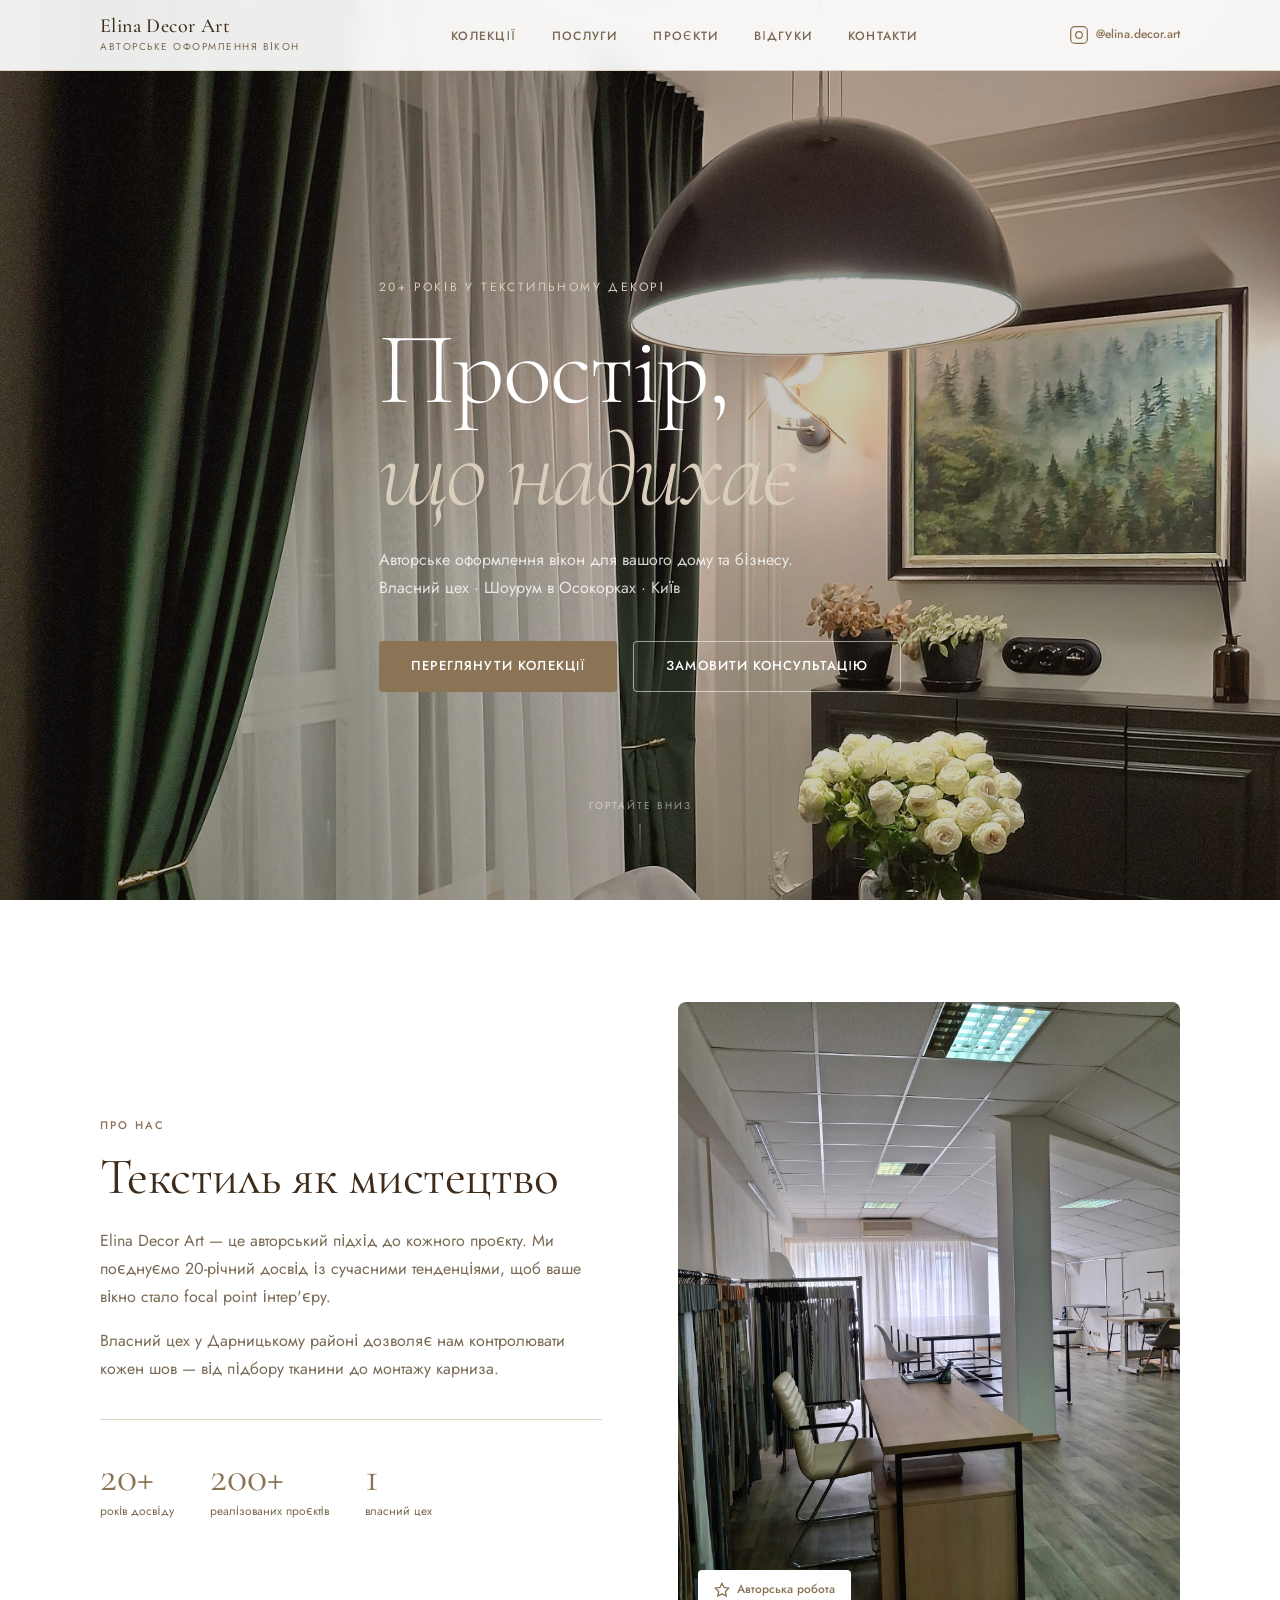
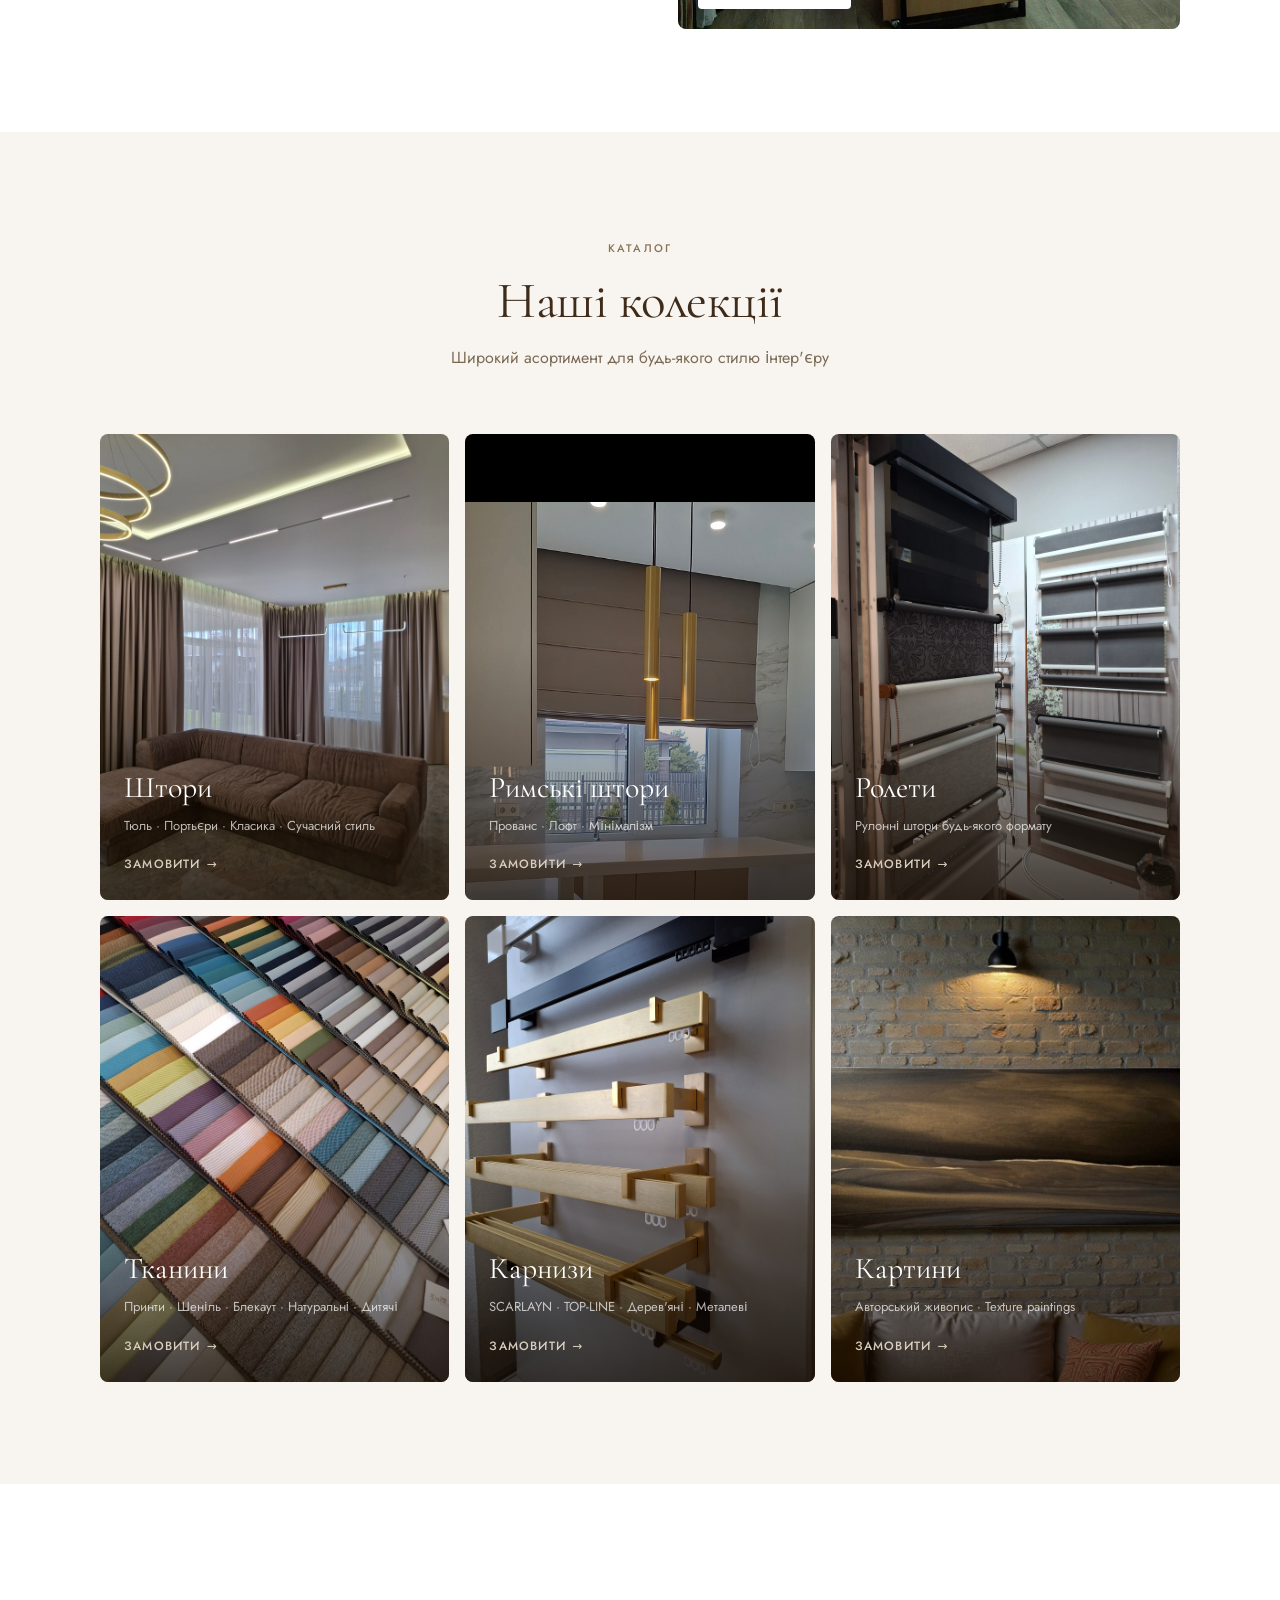
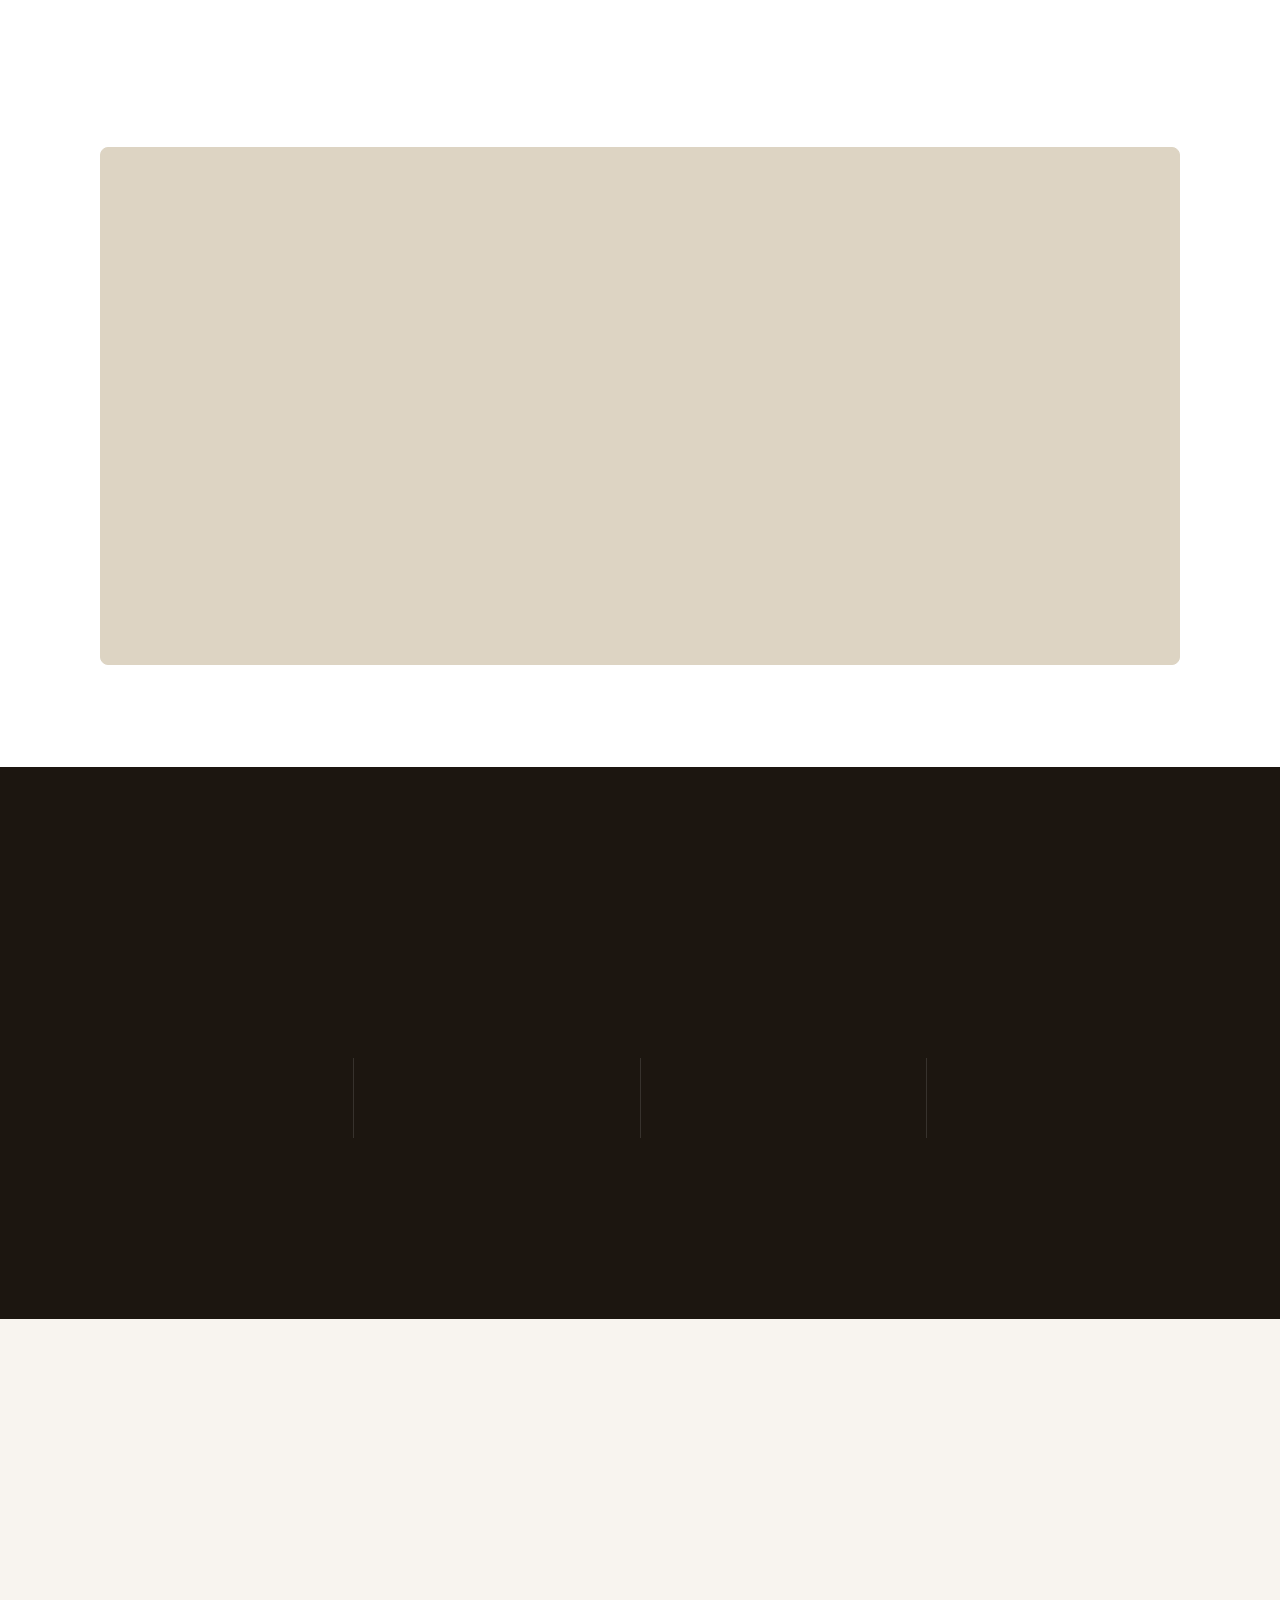
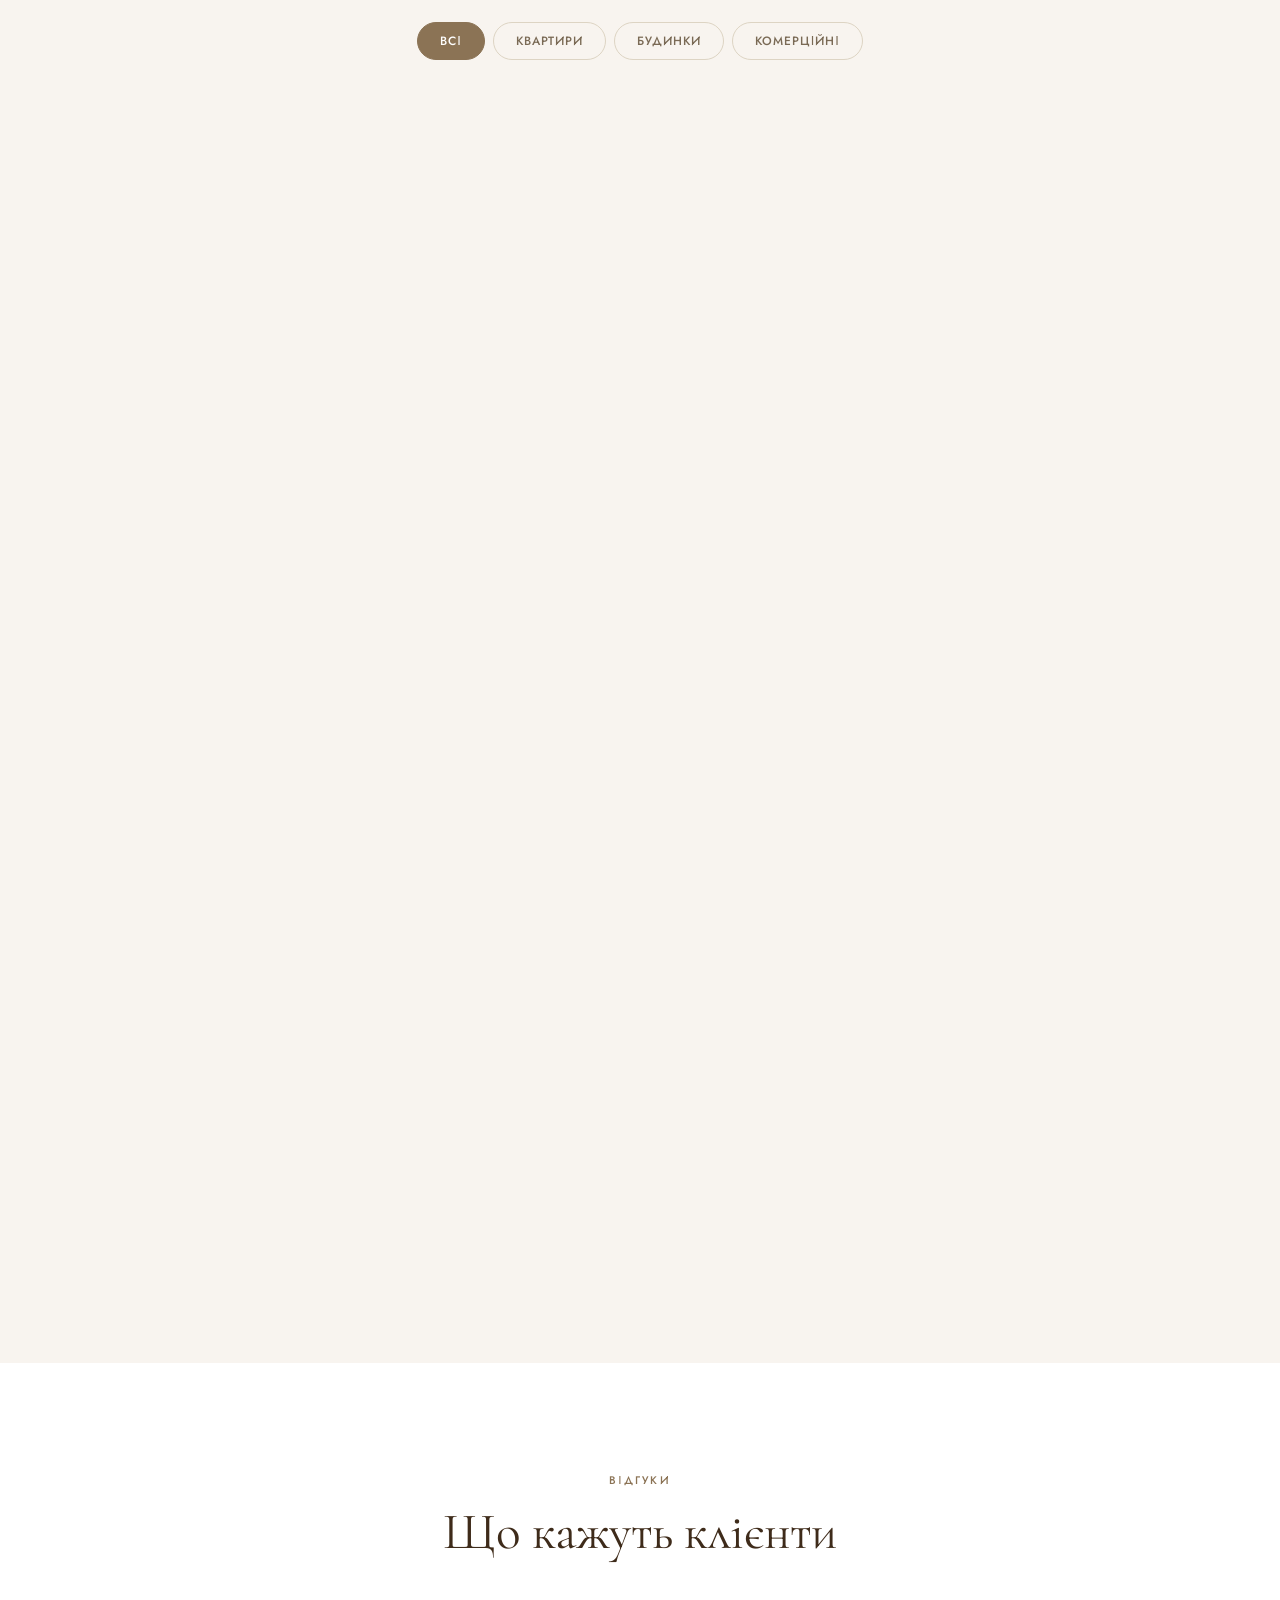
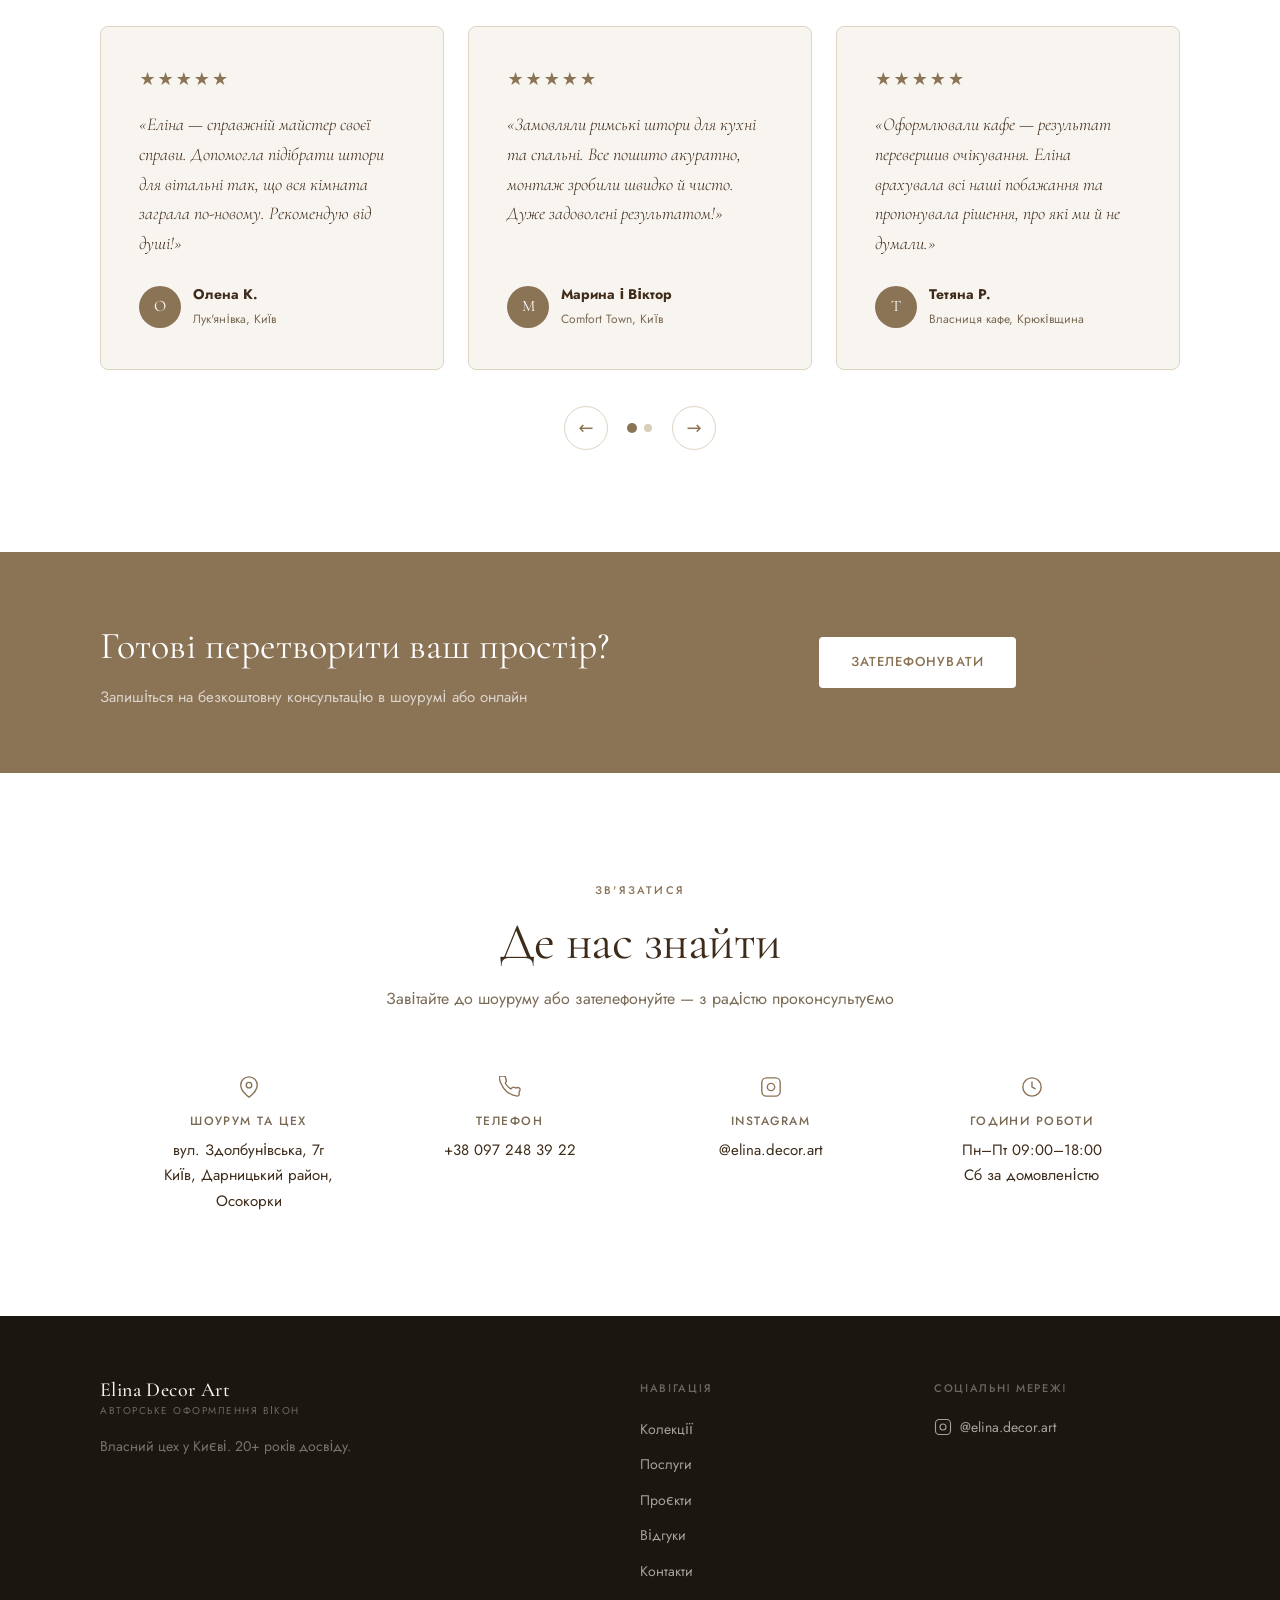
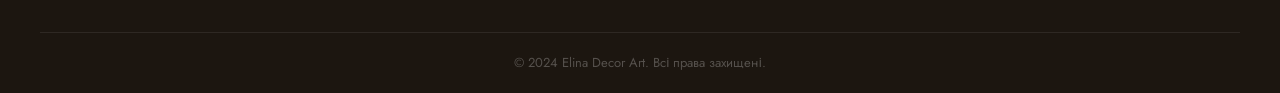
==== v1/index.html @ 17fc105e "release: promote v2 to production, add custom domain infrastructure - v2 (Swiss editorial) is now th" ====
<!DOCTYPE html>
<html lang="uk">
<head>
  <meta charset="UTF-8" />
  <meta name="viewport" content="width=device-width, initial-scale=1.0" />
  <title>Elina Decor Art — Авторське оформлення вікон у Києві</title>
  <meta name="description" content="Авторське оформлення вікон. 20+ років досвіду. Карнизи, тканини, аксесуари, ролети. Власний цех у Києві, Осокорки." />
  <meta name="keywords" content="штори Київ, карнизи, ролети, тканини, оформлення вікон, пошив штор, римські штори" />
  <link rel="preconnect" href="https://fonts.googleapis.com" />
  <link rel="preconnect" href="https://fonts.gstatic.com" crossorigin />
  <link href="https://fonts.googleapis.com/css2?family=Cormorant+Garamond:ital,wght@0,300;0,400;0,500;0,600;1,300;1,400&family=Jost:wght@300;400;500&display=swap" rel="stylesheet" />
  <link rel="stylesheet" href="style.css" />
</head>
<body>

<!-- ─── HEADER ─── -->
<header class="header" id="header">
  <div class="header__inner container">
    <a href="#" class="logo">
      <span class="logo__name">Elina Decor Art</span>
      <span class="logo__tagline">Авторське оформлення вікон</span>
    </a>
    <nav class="nav" id="nav">
      <ul class="nav__list">
        <li><a href="#categories" class="nav__link">Колекції</a></li>
        <li><a href="#services" class="nav__link">Послуги</a></li>
        <li><a href="#projects" class="nav__link">Проєкти</a></li>
        <li><a href="#reviews" class="nav__link">Відгуки</a></li>
        <li><a href="#contact" class="nav__link">Контакти</a></li>
      </ul>
    </nav>
    <a href="https://www.instagram.com/elina.decor.art" target="_blank" rel="noopener" class="header__instagram">
      <svg width="20" height="20" viewBox="0 0 24 24" fill="none" stroke="currentColor" stroke-width="1.5"><rect x="2" y="2" width="20" height="20" rx="5"/><circle cx="12" cy="12" r="4"/><circle cx="17.5" cy="6.5" r="0.5" fill="currentColor" stroke="none"/></svg>
      @elina.decor.art
    </a>
    <button class="burger" id="burger" aria-label="Меню">
      <span></span><span></span><span></span>
    </button>
  </div>
</header>

<!-- ─── HERO ─── -->
<section class="hero" id="hero">
  <div class="hero__bg">
    <div class="hero__overlay"></div>
    <img src="../hero.jpg" alt="Елегантні штори" class="hero__img" id="heroImg" onerror="this.style.display='none'" />
  </div>
  <div class="hero__content container">
    <p class="hero__eyebrow">20+ років у текстильному декорі</p>
    <h1 class="hero__title">Простір,<br /><em>що надихає</em></h1>
    <p class="hero__sub">Авторське оформлення вікон для вашого дому та бізнесу.<br />Власний цех · Шоурум в Осокорках · Київ</p>
    <div class="hero__actions">
      <a href="#categories" class="btn btn--primary">Переглянути колекції</a>
      <a href="#contact" class="btn btn--ghost">Замовити консультацію</a>
    </div>
  </div>
  <div class="hero__scroll-hint">
    <span>Гортайте вниз</span>
    <div class="hero__scroll-line"></div>
  </div>
</section>

<!-- ─── INTRO ─── -->
<section class="intro section">
  <div class="container intro__grid">
    <div class="intro__text">
      <span class="label">Про нас</span>
      <h2 class="h2">Текстиль як мистецтво</h2>
      <p>Elina Decor Art — це авторський підхід до кожного проєкту. Ми поєднуємо 20-річний досвід із сучасними тенденціями, щоб ваше вікно стало focal point інтер'єру.</p>
      <p>Власний цех у Дарницькому районі дозволяє нам контролювати кожен шов — від підбору тканини до монтажу карниза.</p>
      <ul class="intro__facts">
        <li><strong>20+</strong><span>років досвіду</span></li>
        <li><strong>200+</strong><span>реалізованих проєктів</span></li>
        <li><strong>1</strong><span>власний цех</span></li>
      </ul>
    </div>
    <div class="intro__visual">
      <div class="intro__img-wrap">
        <img src="../about.jpg" alt="Наш шоурум" onerror="this.parentElement.classList.add('img-placeholder')" />
        <div class="intro__badge">
          <svg width="16" height="16" viewBox="0 0 24 24" fill="none" stroke="currentColor" stroke-width="2"><path d="M12 2L15.09 8.26L22 9.27L17 14.14L18.18 21.02L12 17.77L5.82 21.02L7 14.14L2 9.27L8.91 8.26L12 2Z"/></svg>
          Авторська робота
        </div>
      </div>
    </div>
  </div>
</section>

<!-- ─── CATEGORIES ─── -->
<section class="categories section section--sand" id="categories">
  <div class="container">
    <div class="section-header">
      <span class="label">Каталог</span>
      <h2 class="h2">Наші колекції</h2>
      <p class="section-header__sub">Широкий асортимент для будь-якого стилю інтер'єру</p>
    </div>
    <div class="categories__grid">

      <!-- Col 1: tall card (row-span 2) -->
      <article class="cat-card cat-card--large">
        <div class="cat-card__img-wrap">
          <img src="../cat-shtory.jpg" alt="Штори" onerror="this.parentElement.classList.add('img-placeholder')" />
          <div class="cat-card__overlay"></div>
        </div>
        <div class="cat-card__body">
          <h3 class="cat-card__title">Штори</h3>
          <p class="cat-card__sub">Тюль · Портьєри · Класика · Сучасний стиль</p>
          <a href="#contact" class="cat-card__link">Замовити <span>→</span></a>
        </div>
      </article>

      <!-- Col 2 row 1 -->
      <article class="cat-card">
        <div class="cat-card__img-wrap">
          <img src="../cat-roman.jpg" alt="Римські штори" onerror="this.parentElement.classList.add('img-placeholder')" />
          <div class="cat-card__overlay"></div>
        </div>
        <div class="cat-card__body">
          <h3 class="cat-card__title">Римські штори</h3>
          <p class="cat-card__sub">Прованс · Лофт · Мінімалізм</p>
          <a href="#contact" class="cat-card__link">Замовити <span>→</span></a>
        </div>
      </article>

      <!-- Col 3: tall card (row-span 2) -->
      <article class="cat-card cat-card--large-right">
        <div class="cat-card__img-wrap">
          <img src="../cat-rolety.jpg" alt="Ролети" onerror="this.parentElement.classList.add('img-placeholder')" />
          <div class="cat-card__overlay"></div>
        </div>
        <div class="cat-card__body">
          <h3 class="cat-card__title">Ролети</h3>
          <p class="cat-card__sub">Рулонні штори будь-якого формату</p>
          <a href="#contact" class="cat-card__link">Замовити <span>→</span></a>
        </div>
      </article>

      <!-- Col 2 row 2 -->
      <article class="cat-card">
        <div class="cat-card__img-wrap">
          <img src="../cat-fabric.jpg" alt="Тканини" onerror="this.parentElement.classList.add('img-placeholder')" />
          <div class="cat-card__overlay"></div>
        </div>
        <div class="cat-card__body">
          <h3 class="cat-card__title">Тканини</h3>
          <p class="cat-card__sub">Принти · Шеніль · Блекаут · Натуральні · Дитячі</p>
          <a href="#contact" class="cat-card__link">Замовити <span>→</span></a>
        </div>
      </article>

      <!-- Row 3 full width — 2 cards -->
      <article class="cat-card">
        <div class="cat-card__img-wrap">
          <img src="../cat-karnyz.jpg" alt="Карнизи" onerror="this.parentElement.classList.add('img-placeholder')" />
          <div class="cat-card__overlay"></div>
        </div>
        <div class="cat-card__body">
          <h3 class="cat-card__title">Карнизи</h3>
          <p class="cat-card__sub">SCARLAYN · TOP-LINE · Дерев'яні · Металеві</p>
          <a href="#contact" class="cat-card__link">Замовити <span>→</span></a>
        </div>
      </article>

      <article class="cat-card">
        <div class="cat-card__img-wrap">
          <img src="../cat-paintings.jpg" alt="Картини" onerror="this.parentElement.classList.add('img-placeholder')" />
          <div class="cat-card__overlay"></div>
        </div>
        <div class="cat-card__body">
          <h3 class="cat-card__title">Картини</h3>
          <p class="cat-card__sub">Авторський живопис · Texture paintings</p>
          <a href="#contact" class="cat-card__link">Замовити <span>→</span></a>
        </div>
      </article>

    </div>
  </div>
</section>

<!-- ─── SERVICES ─── -->
<section class="services section" id="services">
  <div class="container">
    <div class="section-header">
      <span class="label">Що ми робимо</span>
      <h2 class="h2">Послуги</h2>
    </div>
    <div class="services__grid">
      <div class="service-item">
        <div class="service-item__icon">
          <svg width="28" height="28" viewBox="0 0 24 24" fill="none" stroke="currentColor" stroke-width="1.5"><path d="M3 9l9-7 9 7v11a2 2 0 01-2 2H5a2 2 0 01-2-2z"/><polyline points="9 22 9 12 15 12 15 22"/></svg>
        </div>
        <h3>Текстильне оформлення інтер'єру</h3>
        <p>Квартири, будинки, кафе — комплексне рішення від задуму до реалізації</p>
      </div>
      <div class="service-item">
        <div class="service-item__icon">
          <svg width="28" height="28" viewBox="0 0 24 24" fill="none" stroke="currentColor" stroke-width="1.5"><path d="M14.7 6.3a1 1 0 000 1.4l1.6 1.6a1 1 0 001.4 0l3.77-3.77a6 6 0 01-7.94 7.94l-6.91 6.91a2.12 2.12 0 01-3-3l6.91-6.91a6 6 0 017.94-7.94l-3.76 3.76z"/></svg>
        </div>
        <h3>Пошив штор на власному виробництві</h3>
        <p>Контроль якості на кожному етапі — від кроєння до фінального пресування</p>
      </div>
      <div class="service-item">
        <div class="service-item__icon">
          <svg width="28" height="28" viewBox="0 0 24 24" fill="none" stroke="currentColor" stroke-width="1.5"><line x1="12" y1="2" x2="12" y2="6"/><line x1="12" y1="18" x2="12" y2="22"/><path d="M4.93 4.93l2.83 2.83M16.24 16.24l2.83 2.83M2 12h4M18 12h4M4.93 19.07l2.83-2.83M16.24 7.76l2.83-2.83"/></svg>
        </div>
        <h3>Навішування штор</h3>
        <p>Професійний монтаж карнизів і штор із дотриманням усіх технічних норм</p>
      </div>
      <div class="service-item">
        <div class="service-item__icon">
          <svg width="28" height="28" viewBox="0 0 24 24" fill="none" stroke="currentColor" stroke-width="1.5"><circle cx="12" cy="12" r="10"/><path d="M12 8v4l3 3"/></svg>
        </div>
        <h3>Підбір тканин і аксесуарів</h3>
        <p>Індивідуальна консультація в шоурумі або на об'єкті замовника</p>
      </div>
      <div class="service-item">
        <div class="service-item__icon">
          <svg width="28" height="28" viewBox="0 0 24 24" fill="none" stroke="currentColor" stroke-width="1.5"><rect x="3" y="3" width="18" height="18" rx="2"/><path d="M3 9h18M9 21V9"/></svg>
        </div>
        <h3>Зонування простору текстилем</h3>
        <p>Розумне використання штор і тканин для поділу простору без перегородок</p>
      </div>
      <div class="service-item">
        <div class="service-item__icon">
          <svg width="28" height="28" viewBox="0 0 24 24" fill="none" stroke="currentColor" stroke-width="1.5"><path d="M12 2l3.09 6.26L22 9.27l-5 4.87 1.18 6.88L12 17.77l-6.18 3.25L7 14.14 2 9.27l6.91-1.01L12 2z"/></svg>
        </div>
        <h3>Авторські картини Texture Paintings</h3>
        <p>Унікальні живописні роботи для доповнення інтер'єру</p>
      </div>
    </div>
  </div>
</section>

<!-- ─── PROCESS ─── -->
<section class="process section section--dark">
  <div class="container">
    <div class="section-header section-header--light">
      <span class="label label--light">Як ми працюємо</span>
      <h2 class="h2 h2--light">Від ідеї до результату</h2>
    </div>
    <div class="process__steps">
      <div class="process__step">
        <div class="process__num">01</div>
        <h3>Консультація</h3>
        <p>Обговорюємо ваші побажання, стиль інтер'єру та бюджет — в шоурумі або онлайн</p>
      </div>
      <div class="process__connector"></div>
      <div class="process__step">
        <div class="process__num">02</div>
        <h3>Підбір матеріалів</h3>
        <p>Підбираємо тканини, карнизи та аксесуари з урахуванням вашого стилю</p>
      </div>
      <div class="process__connector"></div>
      <div class="process__step">
        <div class="process__num">03</div>
        <h3>Виробництво</h3>
        <p>Шиємо на власному обладнанні з контролем якості на кожному етапі</p>
      </div>
      <div class="process__connector"></div>
      <div class="process__step">
        <div class="process__num">04</div>
        <h3>Монтаж</h3>
        <p>Встановлюємо карнизи та навішуємо штори — акуратно й точно в строк</p>
      </div>
    </div>
  </div>
</section>

<!-- ─── PROJECTS ─── -->
<section class="projects section section--sand" id="projects">
  <div class="container">
    <div class="section-header">
      <span class="label">Портфоліо</span>
      <h2 class="h2">Реалізовані проєкти</h2>
      <p class="section-header__sub">Кожен проєкт — унікальне рішення для конкретного простору</p>
    </div>
    <div class="projects__filter" id="projectsFilter">
      <button class="filter-btn active" data-filter="all">Всі</button>
      <button class="filter-btn" data-filter="apartment">Квартири</button>
      <button class="filter-btn" data-filter="house">Будинки</button>
      <button class="filter-btn" data-filter="commercial">Комерційні</button>
    </div>
    <div class="projects__grid" id="projectsGrid">

      <article class="project-card" data-category="apartment">
        <div class="project-card__img">
          <img src="../proj-lukyanivka.jpg" alt="Проєкт Лук'янівка" onerror="this.parentElement.classList.add('img-placeholder')" />
          <div class="project-card__hover">
            <span>Переглянути</span>
          </div>
        </div>
        <div class="project-card__info">
          <span class="project-card__tag">Квартира</span>
          <h3>Лук'янівка, Київ</h3>
          <p>Класичний стиль, портьєри з оксамиту</p>
        </div>
      </article>

      <article class="project-card" data-category="apartment">
        <div class="project-card__img">
          <img src="../proj-comfort-town.jpg" alt="Проєкт Comfort Town" onerror="this.parentElement.classList.add('img-placeholder')" />
          <div class="project-card__hover">
            <span>Переглянути</span>
          </div>
        </div>
        <div class="project-card__info">
          <span class="project-card__tag">Квартира</span>
          <h3>Comfort Town, Київ</h3>
          <p>Сучасний мінімалізм, ролети блекаут</p>
        </div>
      </article>

      <article class="project-card" data-category="apartment">
        <div class="project-card__img">
          <img src="../proj-smart.jpg" alt="Смарт-квартира" onerror="this.parentElement.classList.add('img-placeholder')" />
          <div class="project-card__hover">
            <span>Переглянути</span>
          </div>
        </div>
        <div class="project-card__info">
          <span class="project-card__tag">Квартира</span>
          <h3>Смарт-квартира, Київ</h3>
          <p>Зонування текстилем, римські штори</p>
        </div>
      </article>

      <article class="project-card" data-category="house">
        <div class="project-card__img">
          <img src="../proj-myla.jpg" alt="Будинок с. Мила" onerror="this.parentElement.classList.add('img-placeholder')" />
          <div class="project-card__hover">
            <span>Переглянути</span>
          </div>
        </div>
        <div class="project-card__info">
          <span class="project-card__tag">Будинок</span>
          <h3>с. Мила, Київська обл.</h3>
          <p>Приватний будинок, портьєри на підлогу</p>
        </div>
      </article>

      <article class="project-card" data-category="commercial">
        <div class="project-card__img">
          <img src="../proj-cafe.jpg" alt="Кафе Крюківщина" onerror="this.parentElement.classList.add('img-placeholder')" />
          <div class="project-card__hover">
            <span>Переглянути</span>
          </div>
        </div>
        <div class="project-card__info">
          <span class="project-card__tag">Кафе</span>
          <h3>Кафе, Крюківщина</h3>
          <p>Комерційний проєкт, текстиль для зонування</p>
        </div>
      </article>

      <article class="project-card" data-category="house">
        <div class="project-card__img">
          <img src="../proj-irpin.jpg" alt="Ірпінь, прованс" onerror="this.parentElement.classList.add('img-placeholder')" />
          <div class="project-card__hover">
            <span>Переглянути</span>
          </div>
        </div>
        <div class="project-card__info">
          <span class="project-card__tag">Будинок</span>
          <h3>Ірпінь</h3>
          <p>Прованс-стиль, мереживний тюль, тиле-вишивка</p>
        </div>
      </article>

    </div>
  </div>
</section>

<!-- ─── REVIEWS ─── -->
<section class="reviews section" id="reviews">
  <div class="container">
    <div class="section-header">
      <span class="label">Відгуки</span>
      <h2 class="h2">Що кажуть клієнти</h2>
    </div>
    <div class="reviews__track-wrap">
      <div class="reviews__track" id="reviewsTrack">

        <article class="review-card">
          <div class="review-card__stars">★★★★★</div>
          <p class="review-card__text">«Еліна — справжній майстер своєї справи. Допомогла підібрати штори для вітальні так, що вся кімната заграла по-новому. Рекомендую від душі!»</p>
          <div class="review-card__author">
            <div class="review-card__avatar">О</div>
            <div>
              <strong>Олена К.</strong>
              <span>Лук'янівка, Київ</span>
            </div>
          </div>
        </article>

        <article class="review-card">
          <div class="review-card__stars">★★★★★</div>
          <p class="review-card__text">«Замовляли римські штори для кухні та спальні. Все пошито акуратно, монтаж зробили швидко й чисто. Дуже задоволені результатом!»</p>
          <div class="review-card__author">
            <div class="review-card__avatar">М</div>
            <div>
              <strong>Марина і Віктор</strong>
              <span>Comfort Town, Київ</span>
            </div>
          </div>
        </article>

        <article class="review-card">
          <div class="review-card__stars">★★★★★</div>
          <p class="review-card__text">«Оформлювали кафе — результат перевершив очікування. Еліна врахувала всі наші побажання та пропонувала рішення, про які ми й не думали.»</p>
          <div class="review-card__author">
            <div class="review-card__avatar">Т</div>
            <div>
              <strong>Тетяна Р.</strong>
              <span>Власниця кафе, Крюківщина</span>
            </div>
          </div>
        </article>

        <article class="review-card">
          <div class="review-card__stars">★★★★★</div>
          <p class="review-card__text">«В будинку зробили повне оформлення вікон — це було 8 кімнат. Еліна впоралася ідеально, все в строк та у бюджеті. Будемо звертатися ще!»</p>
          <div class="review-card__author">
            <div class="review-card__avatar">С</div>
            <div>
              <strong>Сергій Н.</strong>
              <span>с. Мила, Київська обл.</span>
            </div>
          </div>
        </article>

        <article class="review-card">
          <div class="review-card__stars">★★★★★</div>
          <p class="review-card__text">«Купили в Еліни картину — texture painting. Вона стала справжньою окрасою нашої вітальні. Дуже рекомендую авторські роботи!»</p>
          <div class="review-card__author">
            <div class="review-card__avatar">І</div>
            <div>
              <strong>Інна Д.</strong>
              <span>Київ</span>
            </div>
          </div>
        </article>

      </div>
      <div class="reviews__controls">
        <button class="reviews__btn" id="reviewsPrev" aria-label="Попередній">←</button>
        <div class="reviews__dots" id="reviewsDots"></div>
        <button class="reviews__btn" id="reviewsNext" aria-label="Наступний">→</button>
      </div>
    </div>
  </div>
</section>

<!-- ─── CTA BAND ─── -->
<section class="cta-band">
  <div class="container cta-band__inner">
    <div class="cta-band__text">
      <h2>Готові перетворити ваш простір?</h2>
      <p>Запишіться на безкоштовну консультацію в шоурумі або онлайн</p>
    </div>
    <div class="cta-band__actions">
      <a href="tel:+380972483922" class="btn btn--primary">Зателефонувати</a>
      <a href="https://www.instagram.com/elina.decor.art" target="_blank" rel="noopener" class="btn btn--ghost-dark">Instagram</a>
    </div>
  </div>
</section>

<!-- ─── CONTACT ─── -->
<section class="contact section" id="contact">
  <div class="container">
    <div class="section-header">
      <span class="label">Зв'язатися</span>
      <h2 class="h2">Де нас знайти</h2>
      <p class="section-header__sub">Завітайте до шоуруму або зателефонуйте — з радістю проконсультуємо</p>
    </div>
    <ul class="contact__list contact__list--center">
      <li>
        <svg width="20" height="20" viewBox="0 0 24 24" fill="none" stroke="currentColor" stroke-width="1.5"><path d="M21 10c0 7-9 13-9 13s-9-6-9-13a9 9 0 0118 0z"/><circle cx="12" cy="10" r="3"/></svg>
        <div>
          <strong>Шоурум та цех</strong>
          <span>вул. Здолбунівська, 7г<br/>Київ, Дарницький район, Осокорки</span>
        </div>
      </li>
      <li>
        <svg width="20" height="20" viewBox="0 0 24 24" fill="none" stroke="currentColor" stroke-width="1.5"><path d="M22 16.92v3a2 2 0 01-2.18 2 19.79 19.79 0 01-8.63-3.07A19.5 19.5 0 013.07 9.81 19.79 19.79 0 01.22 1.18 2 2 0 012.18 0h3a2 2 0 012 1.72c.127.96.361 1.903.7 2.81a2 2 0 01-.45 2.11L6.91 7.91a16 16 0 006.12 6.12l1.27-1.27a2 2 0 012.11-.45c.907.339 1.85.573 2.81.7A2 2 0 0122 16.92z"/></svg>
        <div>
          <strong>Телефон</strong>
          <a href="tel:+380972483922">+38 097 248 39 22</a>
        </div>
      </li>
      <li>
        <svg width="20" height="20" viewBox="0 0 24 24" fill="none" stroke="currentColor" stroke-width="1.5"><rect x="2" y="2" width="20" height="20" rx="5"/><circle cx="12" cy="12" r="4"/><circle cx="17.5" cy="6.5" r="0.5" fill="currentColor" stroke="none"/></svg>
        <div>
          <strong>Instagram</strong>
          <a href="https://www.instagram.com/elina.decor.art" target="_blank" rel="noopener">@elina.decor.art</a>
        </div>
      </li>
      <li>
        <svg width="20" height="20" viewBox="0 0 24 24" fill="none" stroke="currentColor" stroke-width="1.5"><circle cx="12" cy="12" r="10"/><polyline points="12 6 12 12 16 14"/></svg>
        <div>
          <strong>Години роботи</strong>
          <span>Пн–Пт 09:00–18:00<br/>Сб за домовленістю</span>
        </div>
      </li>
    </ul>
  </div>
</section>

<!-- ─── FOOTER ─── -->
<footer class="footer">
  <div class="container footer__inner">
    <div class="footer__brand">
      <a href="#" class="logo">
        <span class="logo__name">Elina Decor Art</span>
        <span class="logo__tagline">Авторське оформлення вікон</span>
      </a>
      <p>Власний цех у Києві. 20+ років досвіду.</p>
    </div>
    <nav class="footer__nav">
      <h4>Навігація</h4>
      <ul>
        <li><a href="#categories">Колекції</a></li>
        <li><a href="#services">Послуги</a></li>
        <li><a href="#projects">Проєкти</a></li>
        <li><a href="#reviews">Відгуки</a></li>
        <li><a href="#contact">Контакти</a></li>
      </ul>
    </nav>
    <div class="footer__social">
      <h4>Соціальні мережі</h4>
      <a href="https://www.instagram.com/elina.decor.art" target="_blank" rel="noopener" class="footer__ig">
        <svg width="18" height="18" viewBox="0 0 24 24" fill="none" stroke="currentColor" stroke-width="1.5"><rect x="2" y="2" width="20" height="20" rx="5"/><circle cx="12" cy="12" r="4"/><circle cx="17.5" cy="6.5" r="0.5" fill="currentColor" stroke="none"/></svg>
        @elina.decor.art
      </a>
    </div>
  </div>
  <div class="footer__bottom">
    <div class="container">
      <p>© 2024 Elina Decor Art. Всі права захищені.</p>
    </div>
  </div>
</footer>

<script src="main.js"></script>
</body>
</html>
---- v1/style.css ----
/* ─── DESIGN TOKENS ─── */
:root {
  /* Colors — warm neutral palette (anuchome.com aesthetic) */
  --c-cream:       #F8F4EF;
  --c-sand:        #EDE6DB;
  --c-sand-deep:   #D9CEBC;
  --c-taupe:       #8B7355;
  --c-taupe-dark:  #6B5441;
  --c-brown:       #3E2B1A;
  --c-dark:        #1C1610;
  --c-white:       #FFFFFF;
  --c-text:        #2C2010;
  --c-text-muted:  #7A6A55;
  --c-border:      #DDD4C3;
  --c-overlay:     rgba(30, 20, 10, 0.45);

  /* Typography */
  --f-serif:   'Cormorant Garamond', Georgia, serif;
  --f-sans:    'Jost', system-ui, sans-serif;

  /* Sizes */
  --container: 1200px;
  --radius-sm: 4px;
  --radius:    8px;
  --radius-lg: 16px;

  /* Transitions */
  --ease: cubic-bezier(0.25, 0.46, 0.45, 0.94);
}

/* ─── RESET & BASE ─── */
*, *::before, *::after { box-sizing: border-box; margin: 0; padding: 0; }

html { scroll-behavior: smooth; font-size: 16px; }

body {
  font-family: var(--f-sans);
  color: var(--c-text);
  background: var(--c-white);
  line-height: 1.6;
  overflow-x: hidden;
}

img { display: block; max-width: 100%; height: auto; }
a { color: inherit; text-decoration: none; }
ul { list-style: none; }
button { cursor: pointer; border: none; background: none; font-family: inherit; }
input, select, textarea { font-family: inherit; }

/* ─── UTILITY ─── */
.container {
  max-width: var(--container);
  margin-inline: auto;
  padding-inline: clamp(20px, 5vw, 60px);
}

.section { padding-block: clamp(60px, 8vw, 110px); }
.section--sand { background: var(--c-cream); }
.section--dark { background: var(--c-dark); }

.label {
  display: inline-block;
  font-family: var(--f-sans);
  font-size: 11px;
  font-weight: 500;
  letter-spacing: 0.2em;
  text-transform: uppercase;
  color: var(--c-taupe);
  margin-bottom: 14px;
}
.label--light { color: var(--c-sand-deep); }

.h2 {
  font-family: var(--f-serif);
  font-size: clamp(32px, 4vw, 52px);
  font-weight: 400;
  line-height: 1.15;
  letter-spacing: -0.01em;
  color: var(--c-brown);
}
.h2 em { font-style: italic; color: var(--c-taupe); }
.h2--light { color: var(--c-cream); }

.section-header {
  text-align: center;
  margin-bottom: clamp(40px, 5vw, 64px);
}
.section-header--light .h2 { color: var(--c-cream); }
.section-header--light .label { color: var(--c-sand-deep); }
.section-header__sub {
  margin-top: 14px;
  color: var(--c-text-muted);
  font-size: 16px;
}

/* Buttons */
.btn {
  display: inline-flex;
  align-items: center;
  gap: 8px;
  font-family: var(--f-sans);
  font-size: 13px;
  font-weight: 500;
  letter-spacing: 0.08em;
  text-transform: uppercase;
  padding: 14px 32px;
  border-radius: var(--radius-sm);
  transition: all 0.25s var(--ease);
}
.btn--primary {
  background: var(--c-taupe);
  color: var(--c-white);
}
.btn--primary:hover { background: var(--c-taupe-dark); transform: translateY(-1px); }
.btn--ghost {
  border: 1px solid rgba(255,255,255,0.55);
  color: var(--c-white);
}
.btn--ghost:hover { background: rgba(255,255,255,0.12); }
.btn--ghost-dark {
  border: 1px solid var(--c-taupe);
  color: var(--c-taupe);
}
.btn--ghost-dark:hover { background: var(--c-taupe); color: var(--c-white); }
.btn--full { width: 100%; justify-content: center; }

/* Placeholder when image is missing */
.img-placeholder {
  background: var(--c-sand);
  min-height: 220px;
  display: flex;
  align-items: center;
  justify-content: center;
}
.img-placeholder::after {
  content: 'Фото';
  color: var(--c-text-muted);
  font-size: 13px;
  letter-spacing: 0.1em;
}

/* ─── HEADER ─── */
.header {
  position: fixed;
  inset: 0 0 auto 0;
  z-index: 100;
  background: rgba(255,255,255,0.92);
  backdrop-filter: blur(12px);
  border-bottom: 1px solid var(--c-border);
  transition: all 0.3s var(--ease);
}
.header.scrolled {
  background: rgba(255,255,255,0.98);
  box-shadow: 0 2px 20px rgba(60,40,20,0.08);
}
.header__inner {
  display: flex;
  align-items: center;
  gap: 40px;
  height: 70px;
}

.logo { flex-shrink: 0; }
.logo__name {
  display: block;
  font-family: var(--f-serif);
  font-size: 20px;
  font-weight: 500;
  color: var(--c-brown);
  letter-spacing: 0.02em;
  line-height: 1;
}
.logo__tagline {
  display: block;
  font-size: 10px;
  font-weight: 400;
  letter-spacing: 0.15em;
  text-transform: uppercase;
  color: var(--c-text-muted);
  margin-top: 3px;
}

.nav { flex: 1; }
.nav__list { display: flex; gap: 36px; justify-content: center; }
.nav__link {
  font-size: 12px;
  font-weight: 500;
  letter-spacing: 0.1em;
  text-transform: uppercase;
  color: var(--c-text-muted);
  transition: color 0.2s;
  position: relative;
}
.nav__link::after {
  content: '';
  position: absolute;
  bottom: -3px;
  left: 0; right: 0;
  height: 1px;
  background: var(--c-taupe);
  transform: scaleX(0);
  transition: transform 0.25s var(--ease);
}
.nav__link:hover { color: var(--c-taupe); }
.nav__link:hover::after { transform: scaleX(1); }

.header__instagram {
  display: flex;
  align-items: center;
  gap: 7px;
  font-size: 12px;
  font-weight: 500;
  color: var(--c-taupe);
  white-space: nowrap;
  flex-shrink: 0;
  transition: opacity 0.2s;
}
.header__instagram:hover { opacity: 0.7; }

.burger {
  display: none;
  flex-direction: column;
  gap: 5px;
  padding: 4px;
  margin-left: auto;
}
.burger span {
  display: block;
  width: 24px;
  height: 1.5px;
  background: var(--c-brown);
  transition: all 0.3s;
}

/* ─── HERO ─── */
.hero {
  position: relative;
  min-height: 100svh;
  display: flex;
  align-items: center;
  overflow: hidden;
}
.hero__bg {
  position: absolute;
  inset: 0;
  background: var(--c-brown);
}
.hero__img {
  width: 100%; height: 100%;
  object-fit: cover;
  object-position: center 30%;
  opacity: 0.75;
}
.hero__overlay {
  position: absolute;
  inset: 0;
  background: linear-gradient(
    to right,
    rgba(20, 12, 5, 0.75) 0%,
    rgba(20, 12, 5, 0.35) 60%,
    transparent 100%
  );
}
.hero__content {
  position: relative;
  z-index: 2;
  padding-top: 70px;
}
.hero__eyebrow {
  font-size: 12px;
  font-weight: 400;
  letter-spacing: 0.2em;
  text-transform: uppercase;
  color: var(--c-sand-deep);
  margin-bottom: 20px;
}
.hero__title {
  font-family: var(--f-serif);
  font-size: clamp(56px, 8vw, 110px);
  font-weight: 300;
  line-height: 1.0;
  color: var(--c-white);
  letter-spacing: -0.02em;
  margin-bottom: 24px;
}
.hero__title em { font-style: italic; color: var(--c-sand-deep); }
.hero__sub {
  font-size: 16px;
  color: rgba(255,255,255,0.8);
  max-width: 440px;
  line-height: 1.7;
  margin-bottom: 40px;
}
.hero__actions { display: flex; gap: 16px; flex-wrap: wrap; }

.hero__scroll-hint {
  position: absolute;
  bottom: 36px;
  left: 50%;
  transform: translateX(-50%);
  display: flex;
  flex-direction: column;
  align-items: center;
  gap: 10px;
  z-index: 2;
}
.hero__scroll-hint span {
  font-size: 10px;
  letter-spacing: 0.2em;
  text-transform: uppercase;
  color: rgba(255,255,255,0.5);
}
.hero__scroll-line {
  width: 1px;
  height: 40px;
  background: linear-gradient(to bottom, rgba(255,255,255,0.5), transparent);
  animation: scrollPulse 2s ease-in-out infinite;
}
@keyframes scrollPulse {
  0%, 100% { opacity: 0.4; transform: scaleY(1); }
  50% { opacity: 1; transform: scaleY(0.7); }
}

/* ─── INTRO ─── */
.intro__grid {
  display: grid;
  grid-template-columns: 1fr 1fr;
  gap: clamp(40px, 6vw, 80px);
  align-items: center;
}
.intro__text .h2 { margin-bottom: 20px; }
.intro__text p { color: var(--c-text-muted); line-height: 1.75; margin-bottom: 16px; }
.intro__facts {
  display: flex;
  gap: 36px;
  margin-top: 36px;
  padding-top: 36px;
  border-top: 1px solid var(--c-border);
}
.intro__facts li { display: flex; flex-direction: column; }
.intro__facts strong {
  font-family: var(--f-serif);
  font-size: 42px;
  font-weight: 400;
  color: var(--c-taupe);
  line-height: 1;
}
.intro__facts span { font-size: 12px; color: var(--c-text-muted); margin-top: 4px; }

.intro__img-wrap {
  position: relative;
  border-radius: var(--radius);
  overflow: hidden;
  aspect-ratio: 4/5;
  background: var(--c-sand);
}
.intro__img-wrap img { width: 100%; height: 100%; object-fit: cover; }
.intro__badge {
  position: absolute;
  bottom: 20px;
  left: 20px;
  background: var(--c-white);
  padding: 10px 16px;
  border-radius: var(--radius-sm);
  font-size: 12px;
  font-weight: 500;
  color: var(--c-taupe);
  display: flex;
  align-items: center;
  gap: 7px;
  box-shadow: 0 4px 20px rgba(0,0,0,0.1);
}

/* ─── CATEGORIES ─── */
.categories__grid {
  display: grid;
  grid-template-columns: repeat(3, 1fr);
  gap: 16px;
}

.cat-card {
  position: relative;
  border-radius: var(--radius);
  overflow: hidden;
  aspect-ratio: 3/4;
  cursor: pointer;
}
/* All collection cards share one uniform shape — no spans, no large variants */
.cat-card--large,
.cat-card--large-right,
.cat-card--wide {
  grid-row: auto;
  grid-column: auto;
  aspect-ratio: 3/4;
}

.cat-card__img-wrap {
  position: absolute;
  inset: 0;
  background: var(--c-sand);
}
.cat-card__img-wrap img {
  width: 100%; height: 100%;
  object-fit: cover;
  object-position: center top;
  transition: transform 0.6s var(--ease);
}
.cat-card:hover .cat-card__img-wrap img { transform: scale(1.04); }
.cat-card__overlay {
  position: absolute;
  inset: 0;
  background: linear-gradient(to top, rgba(20,10,0,0.7) 0%, transparent 55%);
}
.cat-card__body {
  position: absolute;
  bottom: 0; left: 0; right: 0;
  padding: 24px;
  z-index: 2;
}
.cat-card__title {
  font-family: var(--f-serif);
  font-size: clamp(22px, 2.5vw, 30px);
  font-weight: 400;
  color: var(--c-white);
  margin-bottom: 4px;
}
.cat-card__sub { font-size: 13px; color: rgba(255,255,255,0.7); margin-bottom: 14px; }
.cat-card__link {
  display: inline-flex;
  align-items: center;
  gap: 6px;
  font-size: 12px;
  font-weight: 500;
  letter-spacing: 0.1em;
  text-transform: uppercase;
  color: var(--c-sand-deep);
  transition: gap 0.2s, color 0.2s;
}
.cat-card:hover .cat-card__link { gap: 10px; color: var(--c-white); }
.cat-card__link span { transition: transform 0.2s; }
.cat-card:hover .cat-card__link span { transform: translateX(4px); }

/* ─── SERVICES ─── */
.services__grid {
  display: grid;
  grid-template-columns: repeat(3, 1fr);
  gap: 2px;
  background: var(--c-border);
  border: 1px solid var(--c-border);
  border-radius: var(--radius);
  overflow: hidden;
}
.service-item {
  background: var(--c-white);
  padding: clamp(28px, 3vw, 44px);
  transition: background 0.25s;
}
.service-item:hover { background: var(--c-cream); }
.service-item__icon {
  width: 52px;
  height: 52px;
  border-radius: 50%;
  border: 1px solid var(--c-border);
  display: flex;
  align-items: center;
  justify-content: center;
  color: var(--c-taupe);
  margin-bottom: 20px;
  transition: border-color 0.25s, background 0.25s;
}
.service-item:hover .service-item__icon {
  border-color: var(--c-taupe);
  background: var(--c-sand);
}
.service-item h3 {
  font-family: var(--f-serif);
  font-size: 20px;
  font-weight: 400;
  color: var(--c-brown);
  margin-bottom: 10px;
  line-height: 1.3;
}
.service-item p { font-size: 14px; color: var(--c-text-muted); line-height: 1.65; }

/* ─── PROCESS ─── */
.process__steps {
  display: flex;
  align-items: flex-start;
  gap: 0;
  margin-top: 20px;
}
.process__step {
  flex: 1;
  padding: 0 clamp(16px, 2.5vw, 36px);
}
.process__step:first-child { padding-left: 0; }
.process__step:last-child { padding-right: 0; }
.process__num {
  font-family: var(--f-serif);
  font-size: 56px;
  font-weight: 300;
  color: rgba(255,255,255,0.12);
  line-height: 1;
  margin-bottom: 16px;
}
.process__step h3 {
  font-family: var(--f-serif);
  font-size: 22px;
  font-weight: 400;
  color: var(--c-cream);
  margin-bottom: 10px;
}
.process__step p { font-size: 14px; color: rgba(255,255,255,0.55); line-height: 1.65; }
.process__connector {
  width: 1px;
  height: 80px;
  background: rgba(255,255,255,0.12);
  flex-shrink: 0;
  margin-top: 28px;
}

/* ─── PROJECTS ─── */
.projects__filter {
  display: flex;
  gap: 8px;
  justify-content: center;
  margin-bottom: 40px;
  flex-wrap: wrap;
}
.filter-btn {
  font-family: var(--f-sans);
  font-size: 12px;
  font-weight: 500;
  letter-spacing: 0.08em;
  text-transform: uppercase;
  padding: 9px 22px;
  border-radius: 100px;
  border: 1px solid var(--c-border);
  color: var(--c-text-muted);
  transition: all 0.2s;
}
.filter-btn:hover, .filter-btn.active {
  background: var(--c-taupe);
  border-color: var(--c-taupe);
  color: var(--c-white);
}

.projects__grid {
  display: grid;
  grid-template-columns: repeat(3, 1fr);
  gap: 20px;
}
.project-card { border-radius: var(--radius); overflow: hidden; }
.project-card__img {
  position: relative;
  aspect-ratio: 3/4;
  background: var(--c-sand);
  overflow: hidden;
}
.project-card__img img {
  width: 100%; height: 100%;
  object-fit: cover;
  object-position: center top;
  transition: transform 0.5s var(--ease);
}
.project-card:hover .project-card__img img { transform: scale(1.05); }
.project-card__hover {
  position: absolute;
  inset: 0;
  background: rgba(30,15,5,0.4);
  display: flex;
  align-items: center;
  justify-content: center;
  opacity: 0;
  transition: opacity 0.3s;
}
.project-card:hover .project-card__hover { opacity: 1; }
.project-card__hover span {
  color: var(--c-white);
  font-size: 12px;
  letter-spacing: 0.15em;
  text-transform: uppercase;
  border: 1px solid rgba(255,255,255,0.6);
  padding: 10px 22px;
  border-radius: var(--radius-sm);
}
.project-card__info { padding: 18px 0 4px; }
.project-card__tag {
  font-size: 11px;
  font-weight: 500;
  letter-spacing: 0.1em;
  text-transform: uppercase;
  color: var(--c-taupe);
}
.project-card__info h3 {
  font-family: var(--f-serif);
  font-size: 20px;
  font-weight: 400;
  color: var(--c-brown);
  margin: 4px 0 4px;
}
.project-card__info p { font-size: 13px; color: var(--c-text-muted); }

.project-card.hidden { display: none; }

/* ─── REVIEWS ─── */
.reviews__track-wrap { overflow: hidden; }
.reviews__track {
  display: flex;
  align-items: stretch;
  gap: 24px;
  transition: transform 0.5s var(--ease);
}
.review-card {
  flex: 0 0 calc(33.333% - 16px);
  background: var(--c-cream);
  border-radius: var(--radius);
  padding: clamp(24px, 3vw, 40px);
  border: 1px solid var(--c-border);
  display: flex;
  flex-direction: column;
}
.review-card__stars { color: var(--c-taupe); font-size: 18px; margin-bottom: 16px; letter-spacing: 2px; }
.review-card__text {
  font-family: var(--f-serif);
  font-size: 18px;
  font-weight: 300;
  line-height: 1.65;
  color: var(--c-brown);
  font-style: italic;
  margin-bottom: 24px;
}
.review-card__author { display: flex; align-items: center; gap: 12px; margin-top: auto; }
.review-card__avatar {
  width: 42px; height: 42px;
  border-radius: 50%;
  background: var(--c-taupe);
  color: var(--c-white);
  display: flex; align-items: center; justify-content: center;
  font-size: 16px;
  font-family: var(--f-serif);
  font-weight: 400;
  flex-shrink: 0;
}
.review-card__author strong { display: block; color: var(--c-brown); font-size: 14px; }
.review-card__author span { font-size: 12px; color: var(--c-text-muted); }

.reviews__controls {
  display: flex;
  align-items: center;
  justify-content: center;
  gap: 20px;
  margin-top: 36px;
}
.reviews__btn {
  width: 44px; height: 44px;
  border-radius: 50%;
  border: 1px solid var(--c-border);
  color: var(--c-taupe);
  font-size: 18px;
  display: flex; align-items: center; justify-content: center;
  transition: all 0.2s;
}
.reviews__btn:hover { background: var(--c-taupe); color: var(--c-white); border-color: var(--c-taupe); }
.reviews__dots { display: flex; gap: 8px; }
.reviews__dot {
  width: 8px; height: 8px;
  border-radius: 50%;
  background: var(--c-sand-deep);
  cursor: pointer;
  transition: all 0.2s;
}
.reviews__dot.active { background: var(--c-taupe); transform: scale(1.25); }

/* ─── CTA BAND ─── */
.cta-band {
  background: var(--c-taupe);
  padding: clamp(48px, 5vw, 72px) 0;
}
.cta-band__inner {
  display: flex;
  align-items: center;
  justify-content: space-between;
  gap: 32px;
  flex-wrap: wrap;
}
.cta-band__text h2 {
  font-family: var(--f-serif);
  font-size: clamp(26px, 3vw, 38px);
  font-weight: 400;
  color: var(--c-white);
  margin-bottom: 8px;
}
.cta-band__text p { color: rgba(255,255,255,0.7); font-size: 15px; }
.cta-band__actions { display: flex; gap: 14px; flex-wrap: wrap; }
.cta-band .btn--primary { background: var(--c-white); color: var(--c-taupe); }
.cta-band .btn--primary:hover { background: var(--c-cream); }

/* ─── CONTACT ─── */
.contact__list {
  display: grid;
  grid-template-columns: repeat(auto-fit, minmax(210px, 1fr));
  gap: clamp(28px, 4vw, 44px);
  max-width: 1000px;
  margin-inline: auto;
}
.contact__list li {
  display: flex;
  flex-direction: column;
  align-items: center;
  text-align: center;
  gap: 14px;
}
.contact__list svg {
  color: var(--c-taupe);
  flex-shrink: 0;
  width: 22px;
  height: 22px;
}
.contact__list strong {
  display: block;
  font-size: 12px;
  font-weight: 500;
  color: var(--c-text-muted);
  margin-bottom: 6px;
  letter-spacing: 0.12em;
  text-transform: uppercase;
}
.contact__list span, .contact__list a {
  color: var(--c-brown);
  font-size: 15px;
  line-height: 1.55;
}
.contact__list a { transition: color 0.2s; }
.contact__list a:hover { color: var(--c-taupe); }

/* ─── FOOTER ─── */
.footer { background: var(--c-dark); padding-top: 64px; }
.footer__inner {
  display: grid;
  grid-template-columns: 2fr 1fr 1fr;
  gap: 48px;
  padding-bottom: 48px;
  border-bottom: 1px solid rgba(255,255,255,0.08);
}
.footer__brand .logo__name { color: var(--c-cream); }
.footer__brand .logo__tagline { color: rgba(255,255,255,0.35); }
.footer__brand p { margin-top: 16px; font-size: 14px; color: rgba(255,255,255,0.4); }
.footer__nav h4, .footer__social h4 {
  font-size: 11px;
  font-weight: 500;
  letter-spacing: 0.15em;
  text-transform: uppercase;
  color: rgba(255,255,255,0.35);
  margin-bottom: 18px;
}
.footer__nav ul { display: flex; flex-direction: column; gap: 10px; }
.footer__nav a { font-size: 14px; color: rgba(255,255,255,0.6); transition: color 0.2s; }
.footer__nav a:hover { color: var(--c-sand-deep); }
.footer__ig {
  display: flex;
  align-items: center;
  gap: 8px;
  font-size: 14px;
  color: rgba(255,255,255,0.6);
  transition: color 0.2s;
}
.footer__ig:hover { color: var(--c-sand-deep); }
.footer__bottom {
  padding: 20px 0;
}
.footer__bottom p { font-size: 13px; color: rgba(255,255,255,0.25); text-align: center; }

/* ─── RESPONSIVE ─── */
@media (max-width: 1024px) {
  .categories__grid { grid-template-columns: repeat(2, 1fr); }
  .services__grid { grid-template-columns: repeat(2, 1fr); }
  .process__steps { flex-direction: column; }
  .process__connector { width: 80px; height: 1px; margin: 0 0 0 24px; }
  .projects__grid { grid-template-columns: repeat(2, 1fr); }
}

@media (max-width: 768px) {
  /* Header */
  .nav { display: none; position: fixed; inset: 70px 0 0 0; background: var(--c-white); flex-direction: column; padding: 32px; z-index: 99; }
  .nav.open { display: flex; }
  .nav__list { flex-direction: column; gap: 24px; text-align: center; }
  .nav__link { font-size: 18px; }
  .header__instagram { display: none; }
  .burger { display: flex; }

  /* Hero */
  .hero__title { font-size: clamp(42px, 10vw, 70px); }

  /* Intro */
  .intro__grid { grid-template-columns: 1fr; }
  .intro__visual { order: -1; }

  /* Categories */
  .categories__grid { grid-template-columns: 1fr; }

  /* Services */
  .services__grid { grid-template-columns: 1fr; }

  /* Process */
  .process__connector { display: none; }

  /* Projects */
  .projects__grid { grid-template-columns: 1fr; }

  /* Reviews */
  .review-card { flex: 0 0 calc(100% - 12px); }

  /* Contact */

  /* CTA */
  .cta-band__inner { flex-direction: column; text-align: center; }

  /* Footer */
  .footer__inner { grid-template-columns: 1fr; gap: 32px; }
}

/* ─── ANIMATIONS ─── */
.fade-in {
  opacity: 0;
  transform: translateY(24px);
  transition: opacity 0.7s var(--ease), transform 0.7s var(--ease);
}
.fade-in.visible {
  opacity: 1;
  transform: none;
}
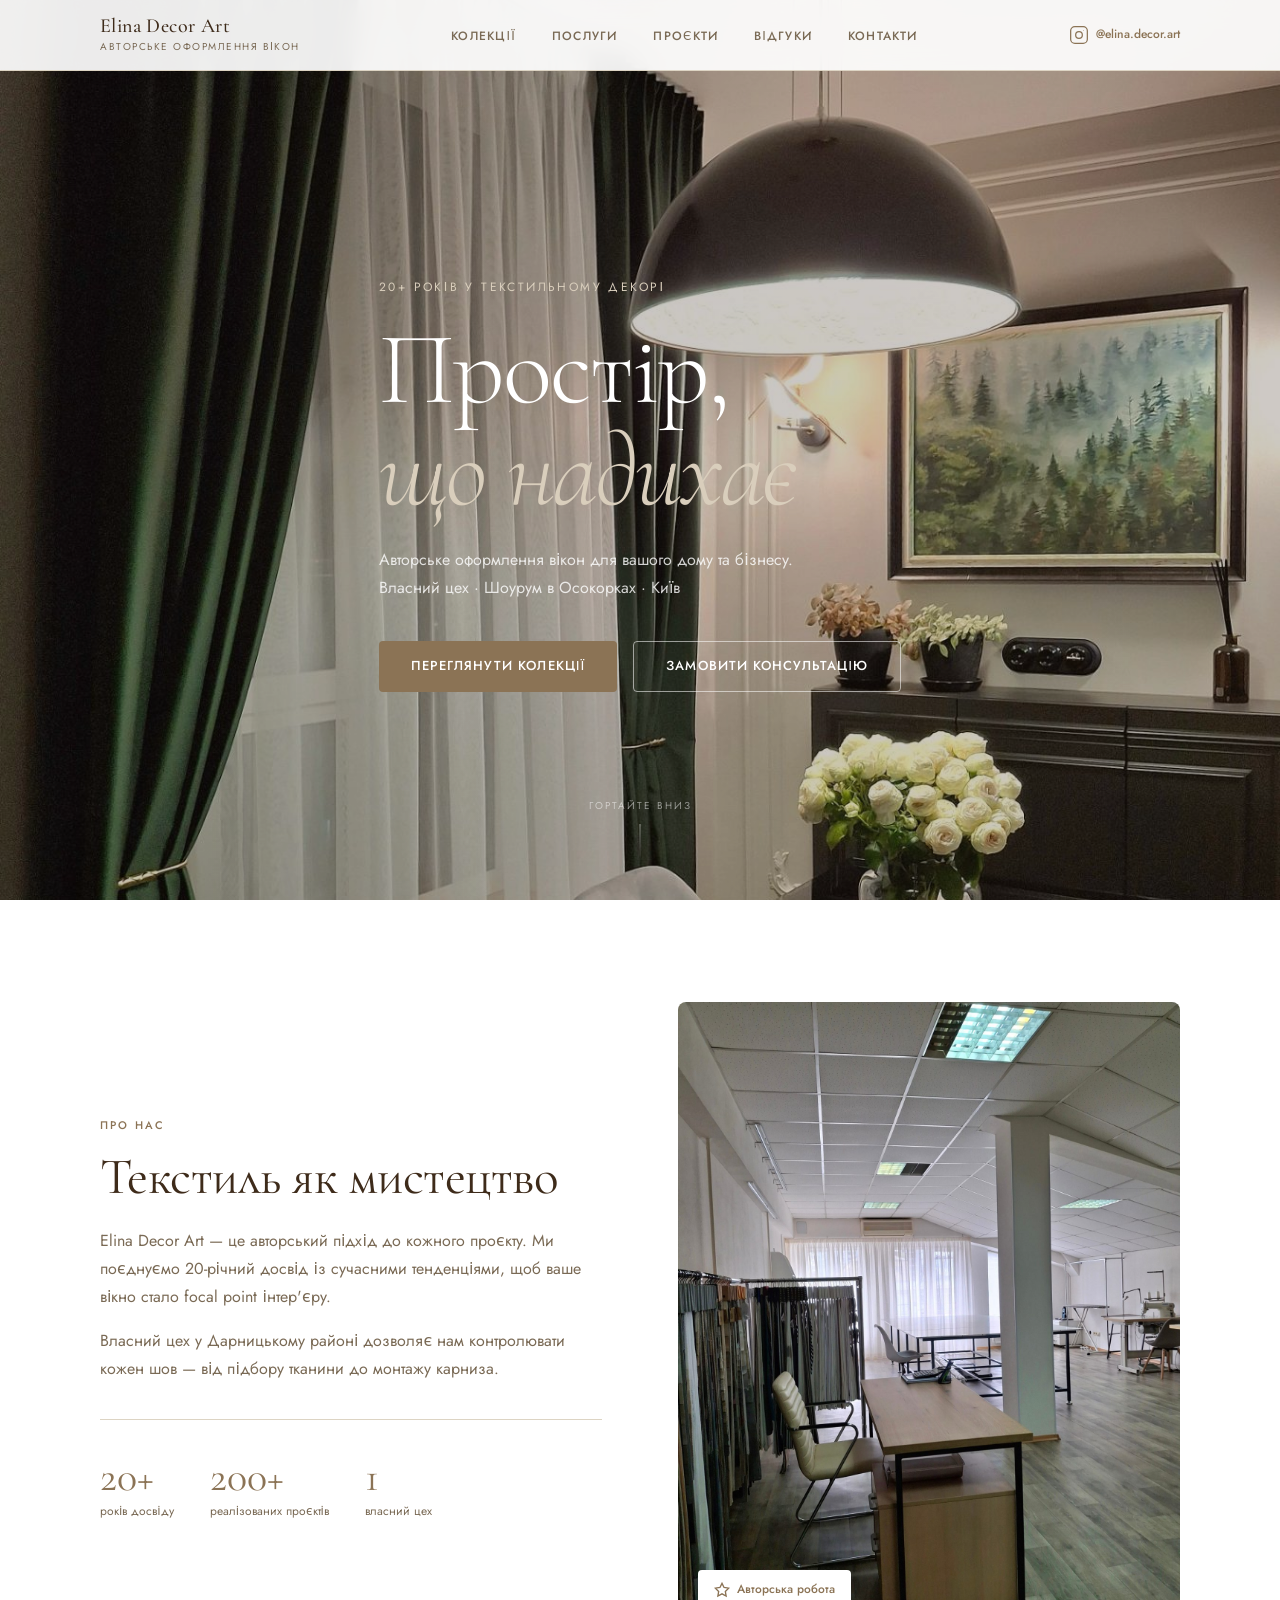
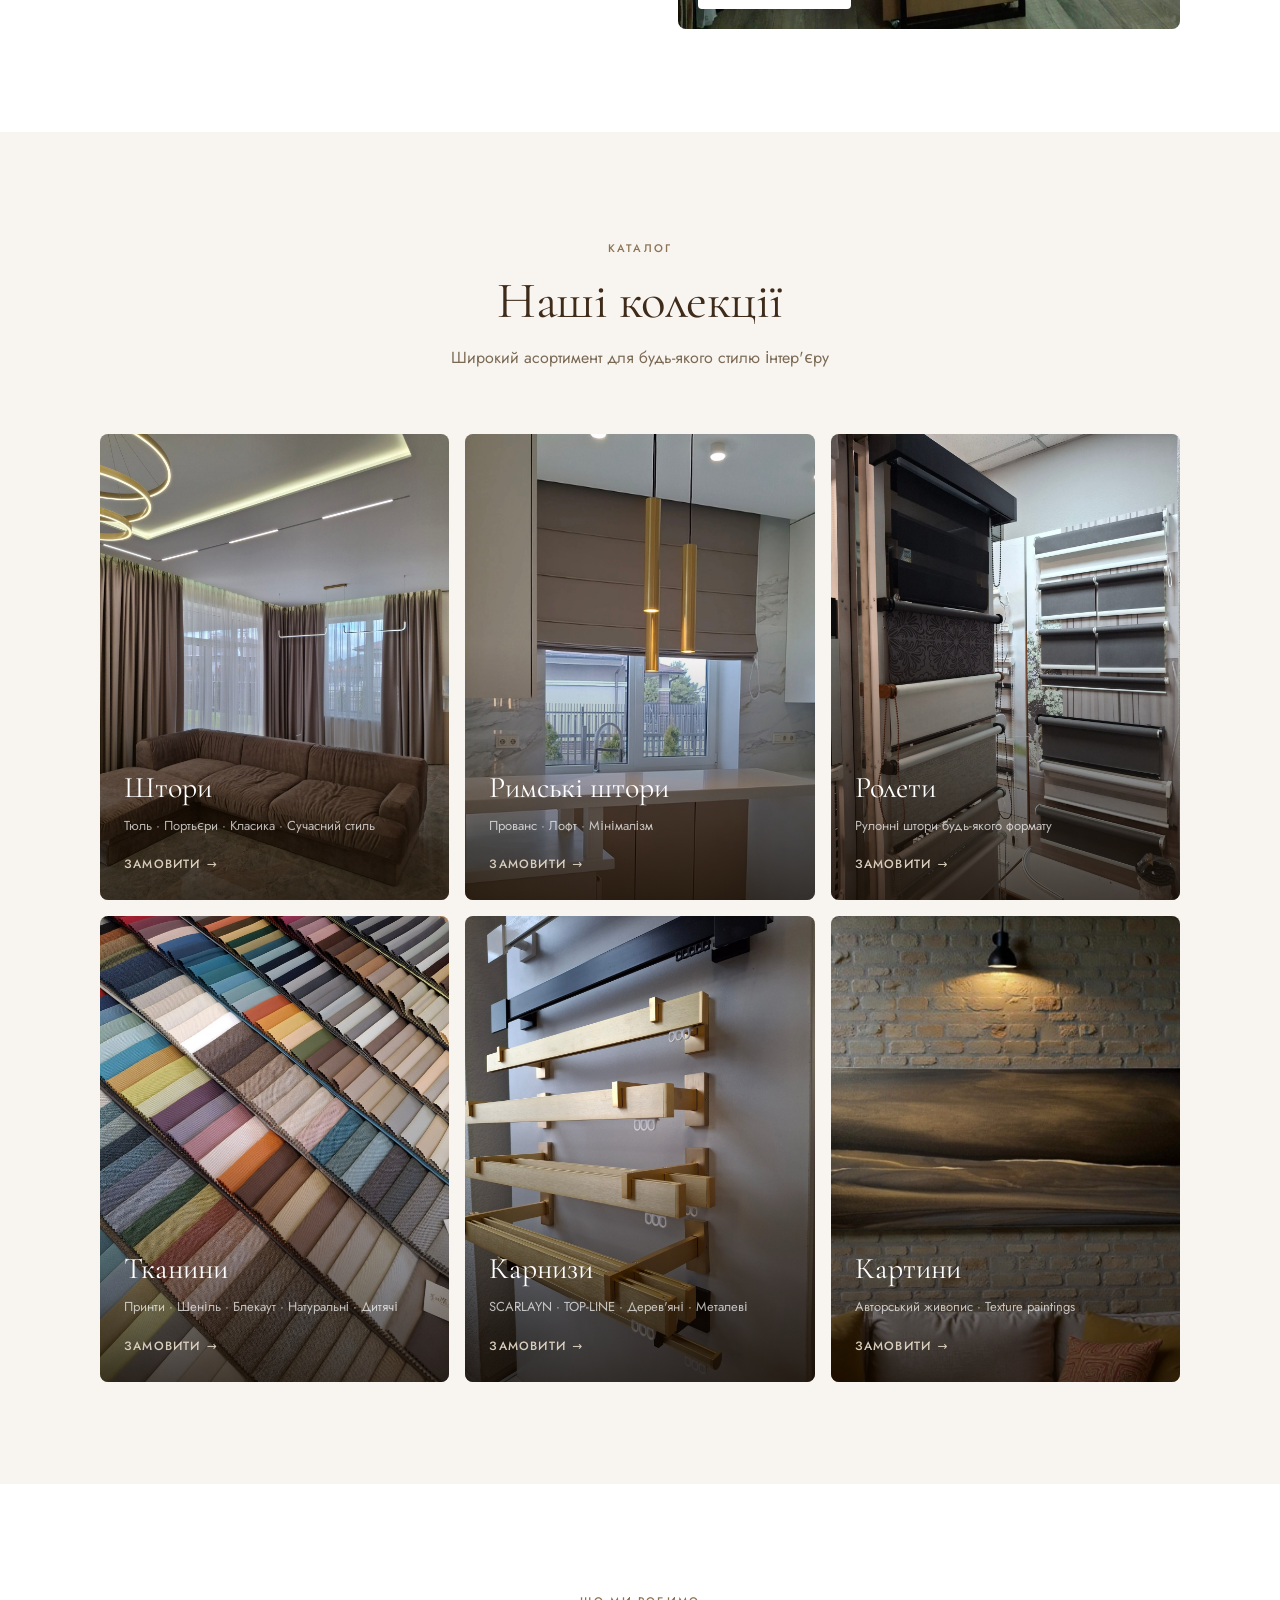
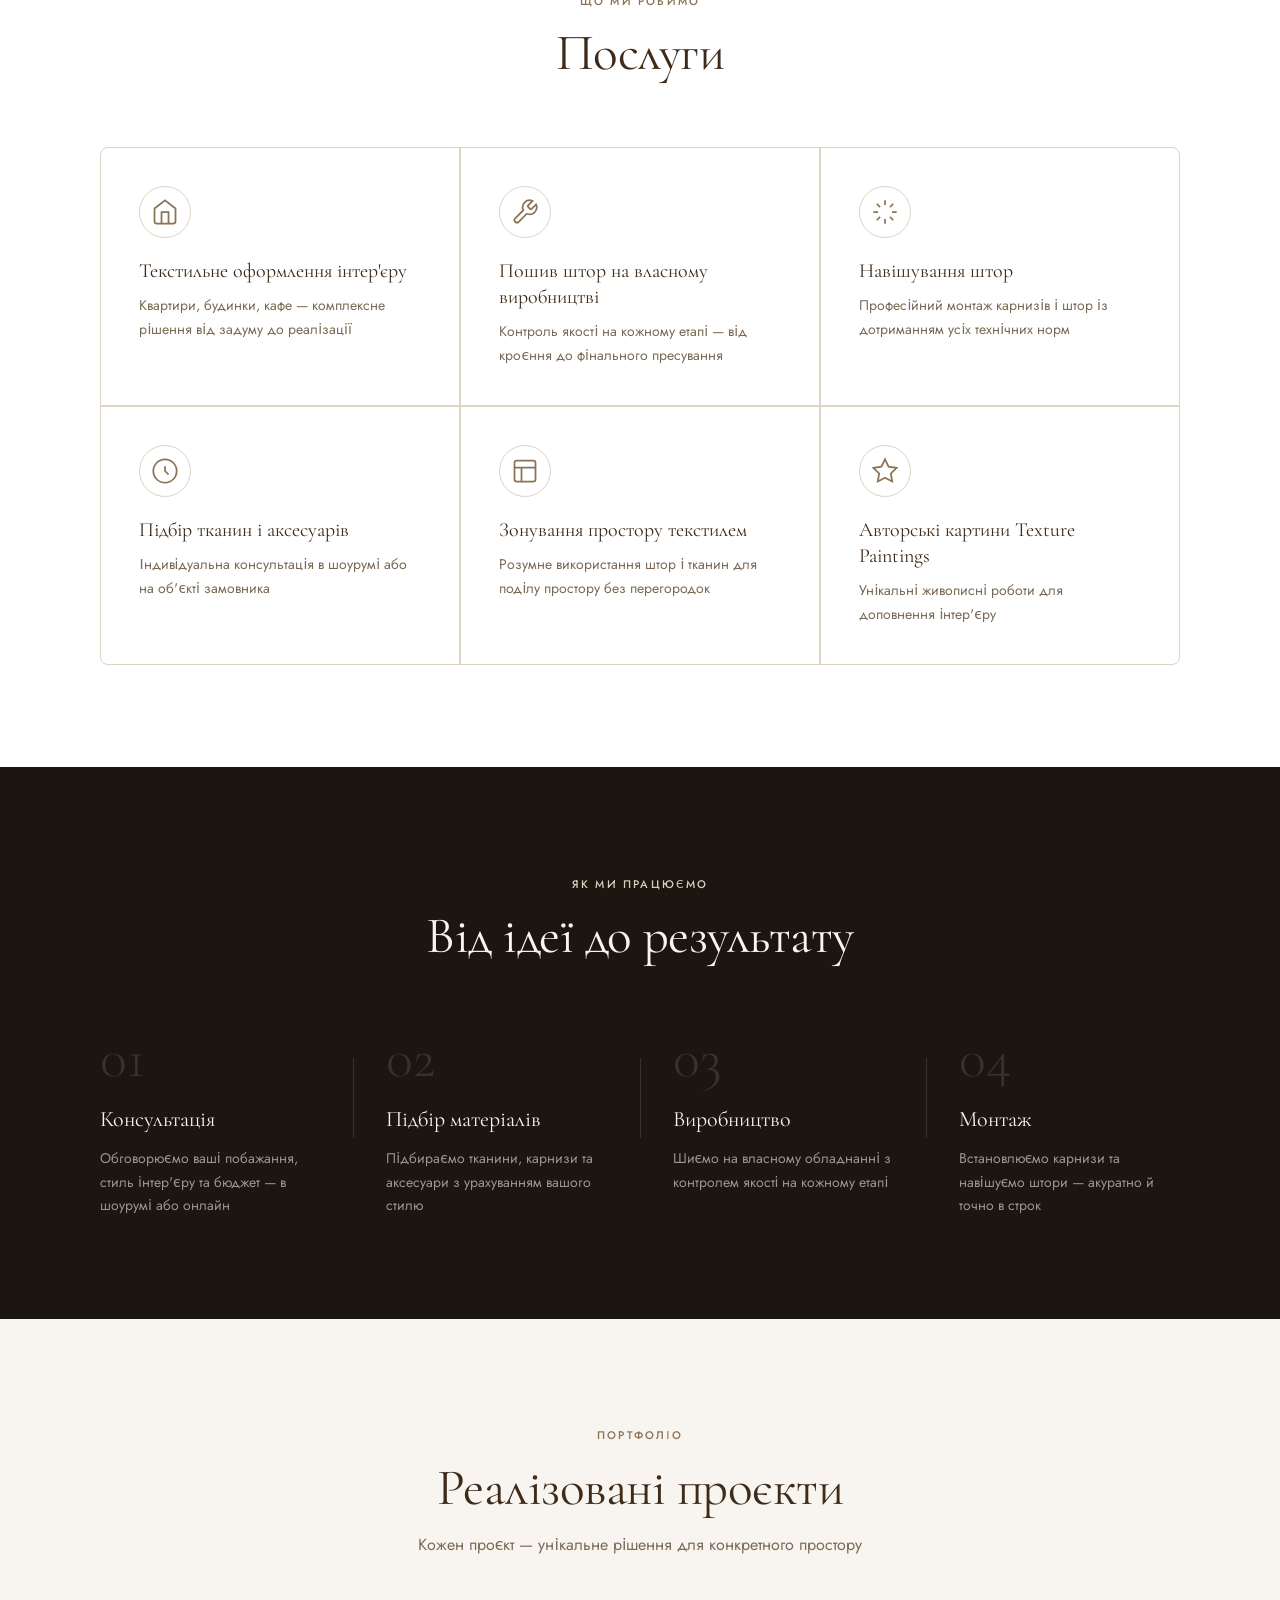
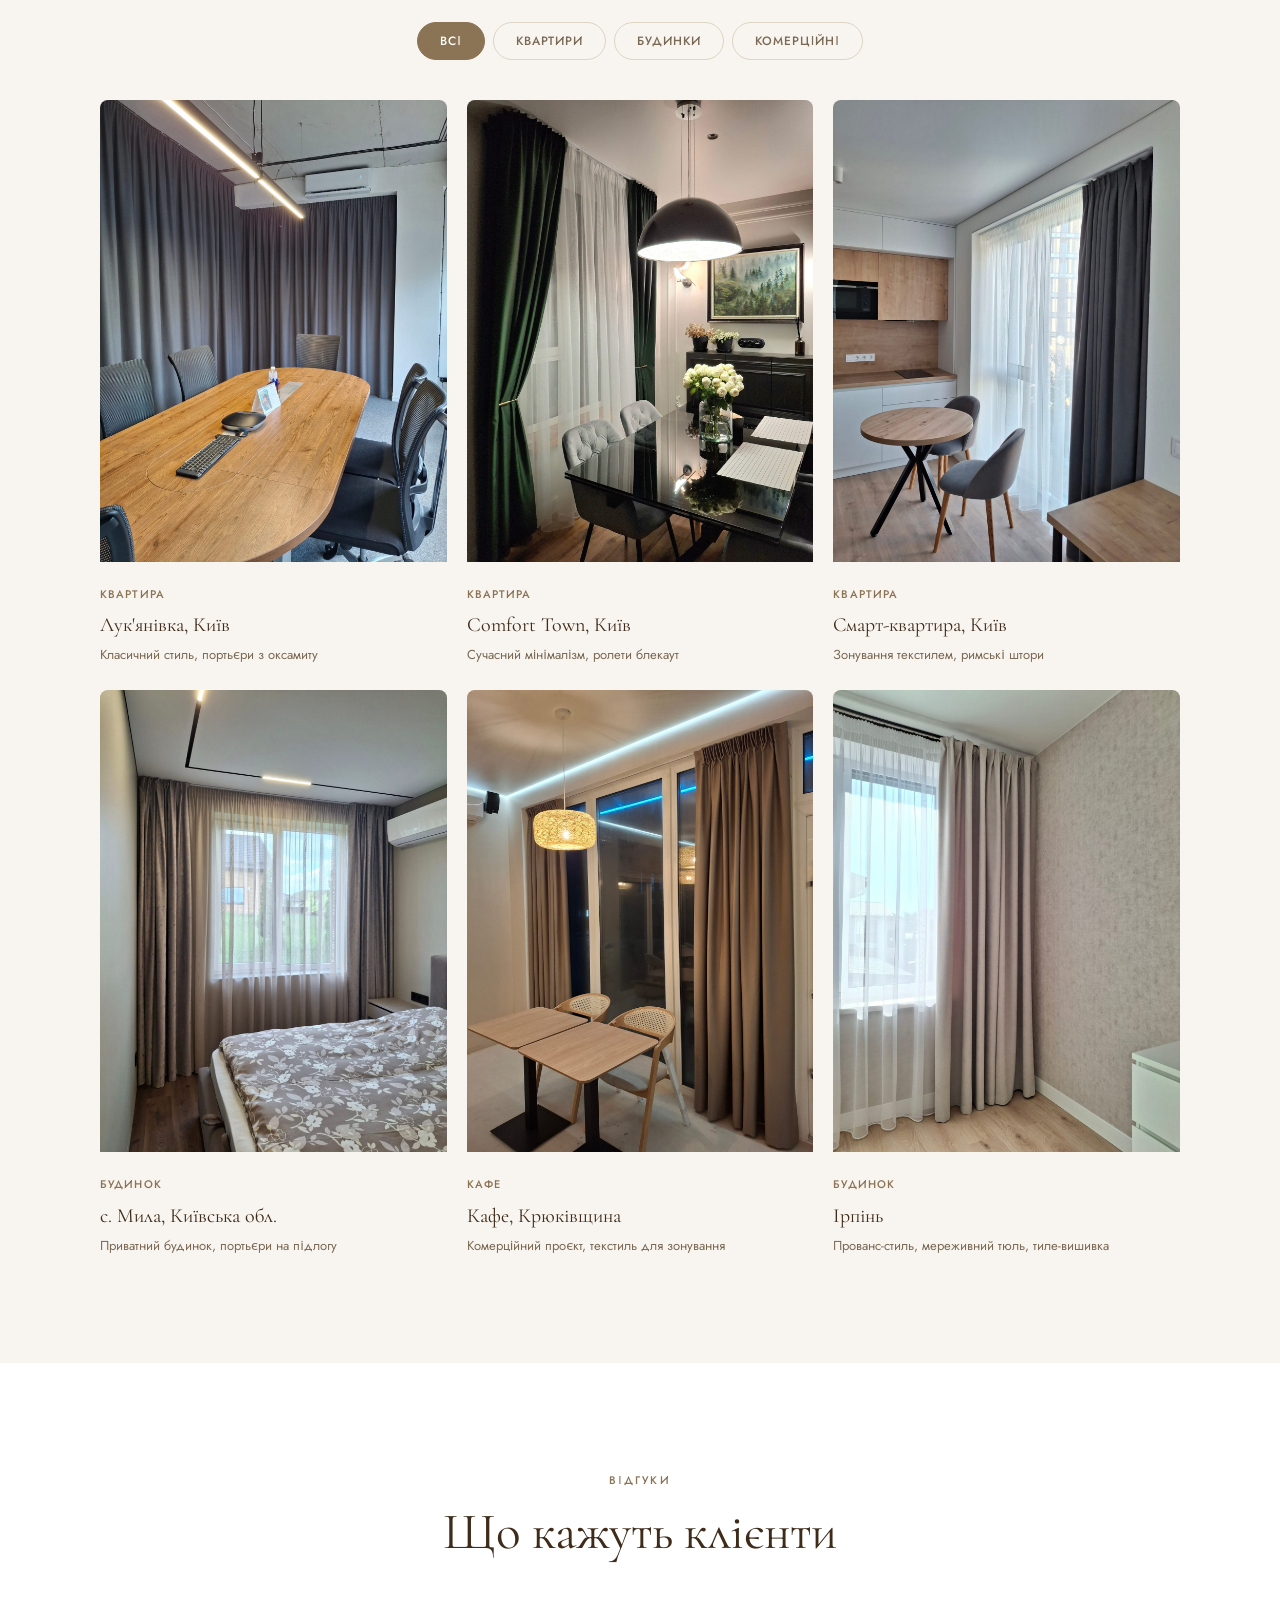
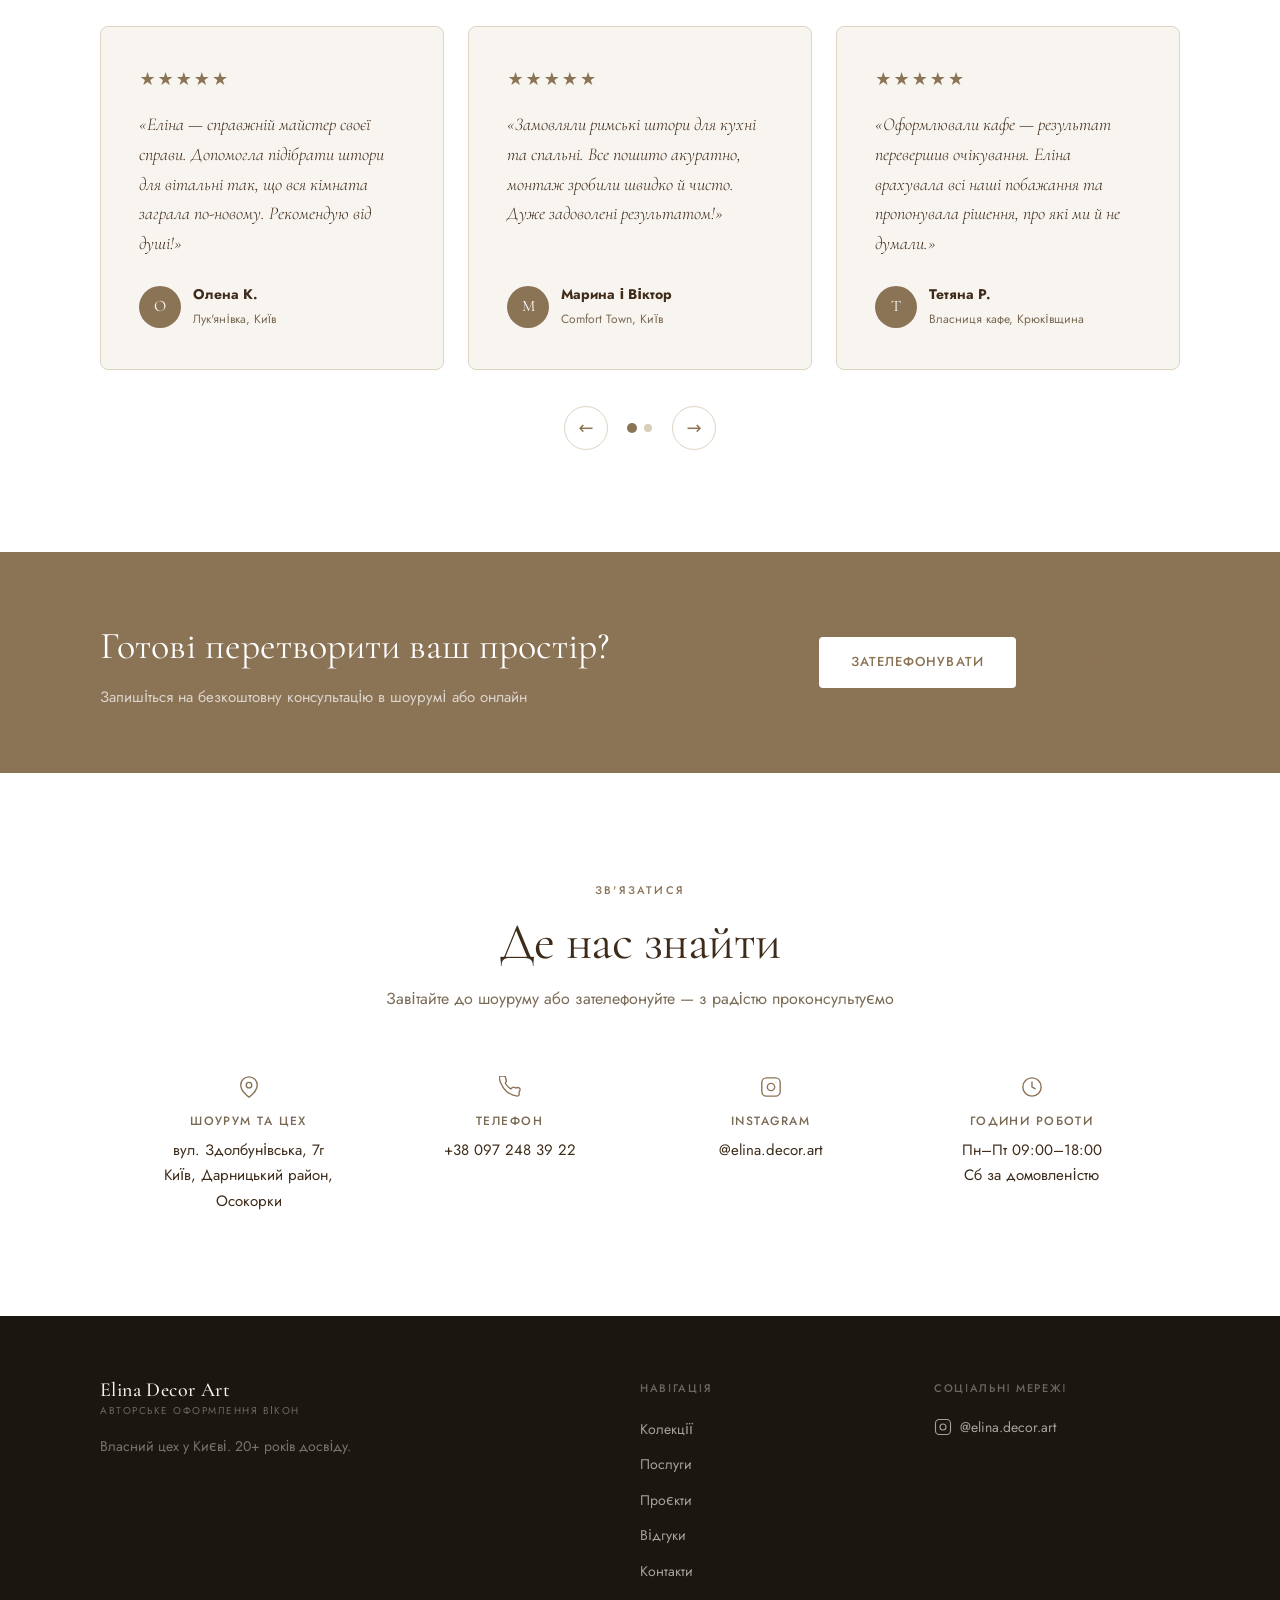
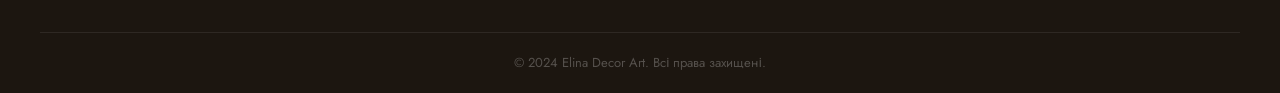
==== commit d0deb61f: "fix: restore image layout, compress photos, correct alt texts - style.css: add height:auto to img. T" ====
--- a/v1/index.html
+++ b/v1/index.html
@@ -3,6 +3,7 @@
 <head>
   <meta charset="UTF-8" />
   <meta name="viewport" content="width=device-width, initial-scale=1.0" />
+  <meta name="robots" content="noindex, follow" />
   <title>Elina Decor Art — Авторське оформлення вікон у Києві</title>
   <meta name="description" content="Авторське оформлення вікон. 20+ років досвіду. Карнизи, тканини, аксесуари, ролети. Власний цех у Києві, Осокорки." />
   <meta name="keywords" content="штори Київ, карнизи, ролети, тканини, оформлення вікон, пошив штор, римські штори" />
